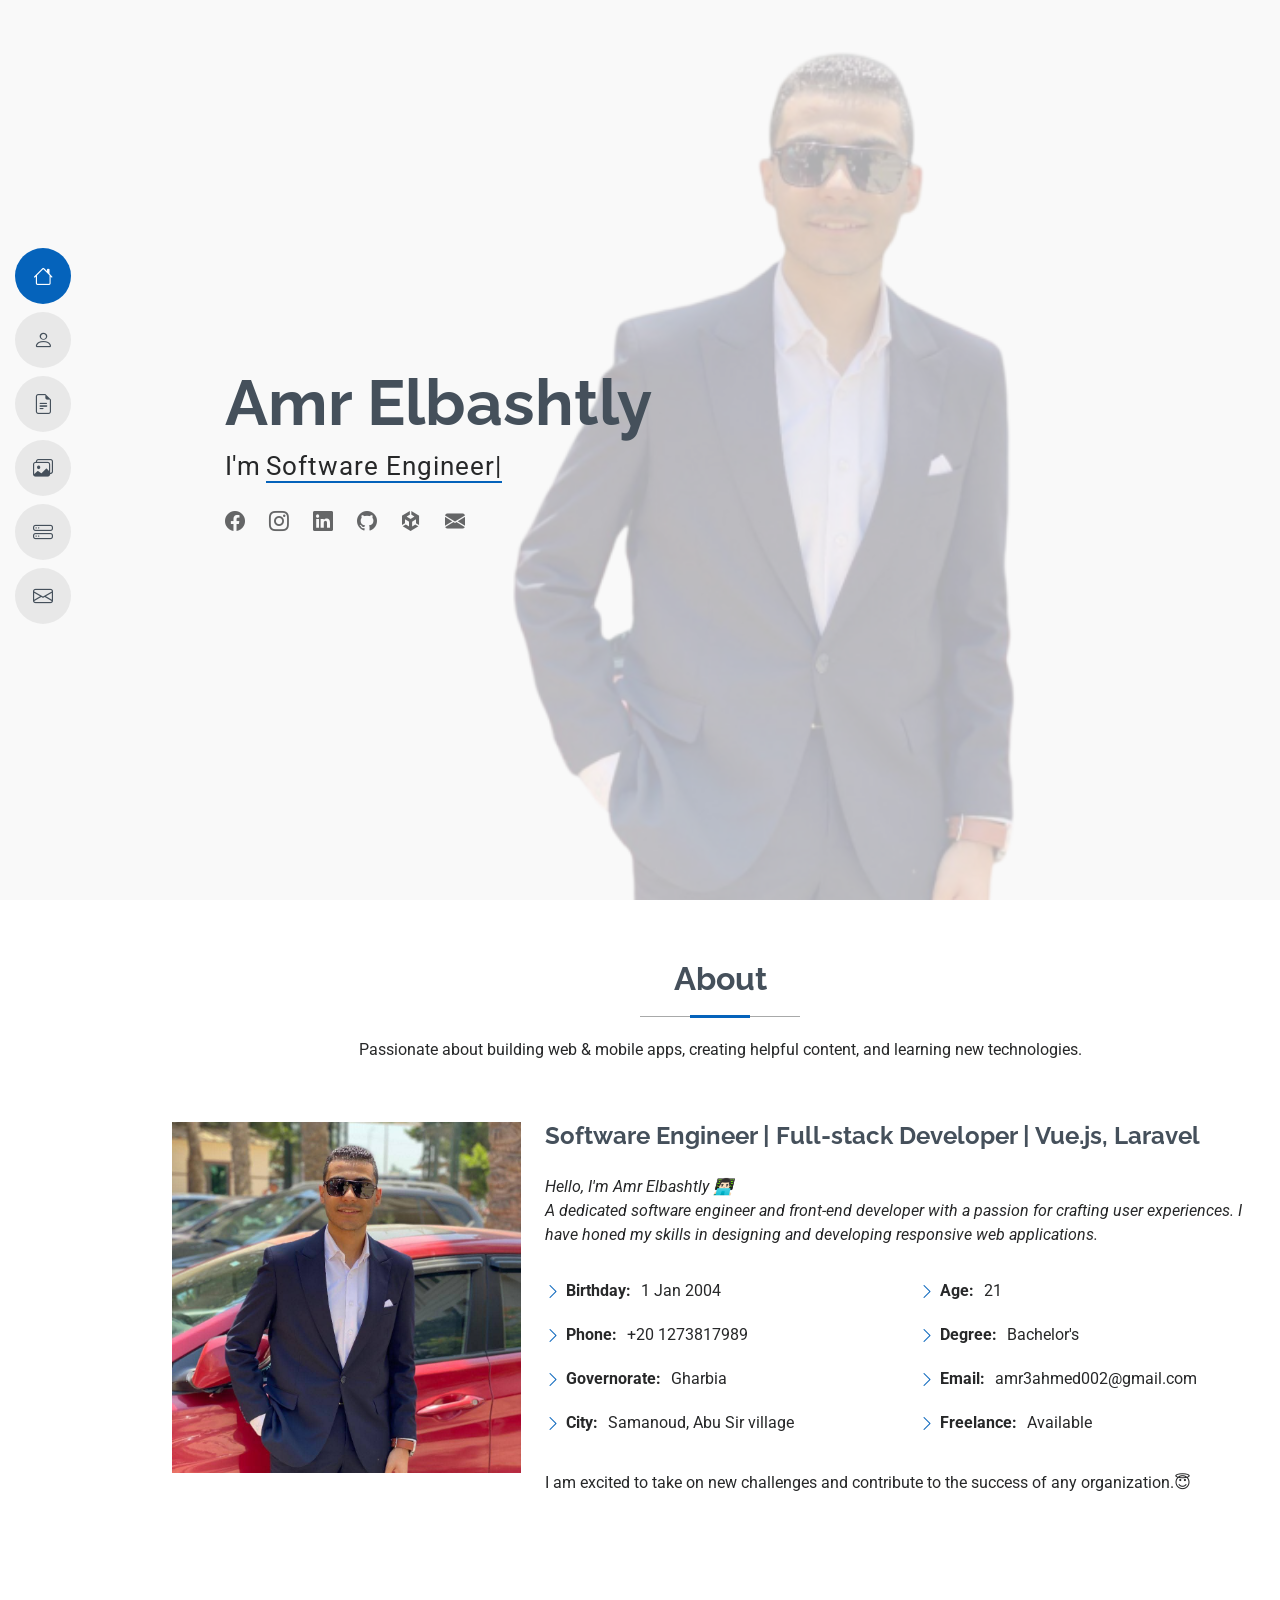
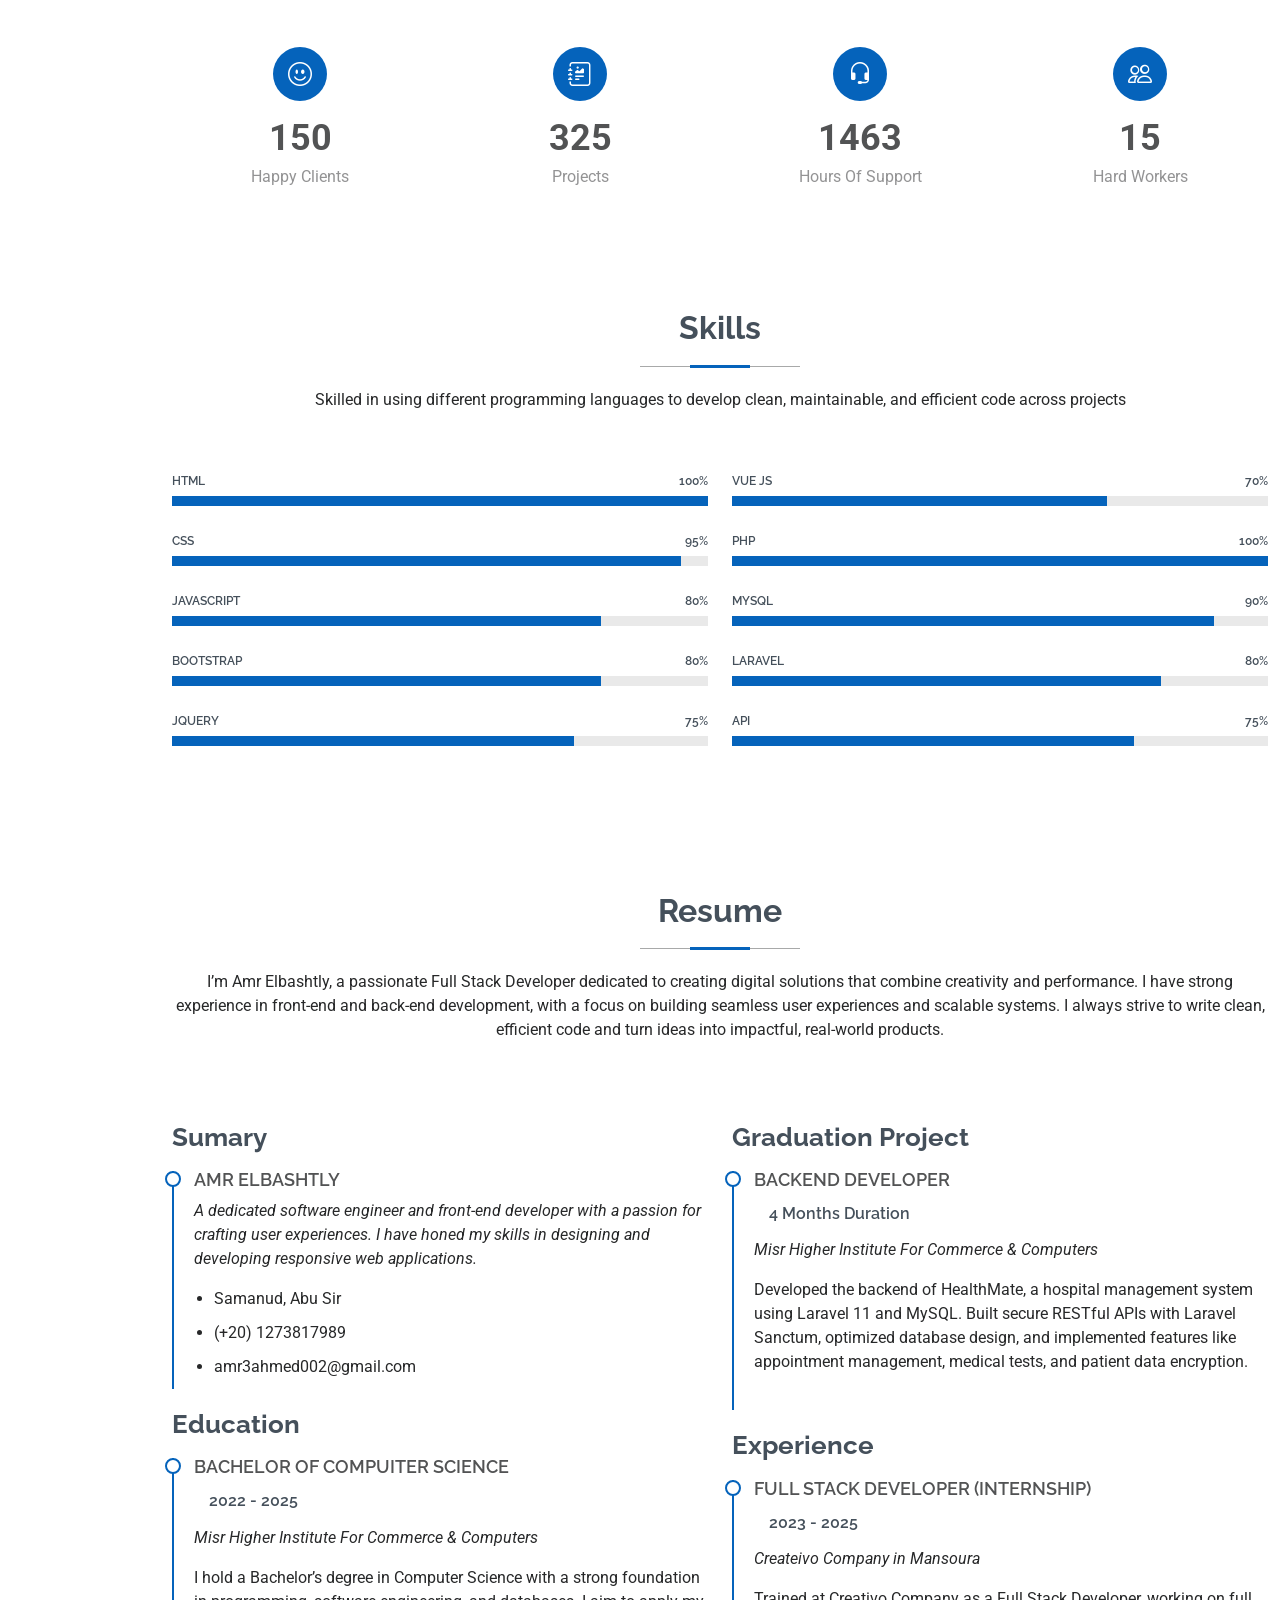
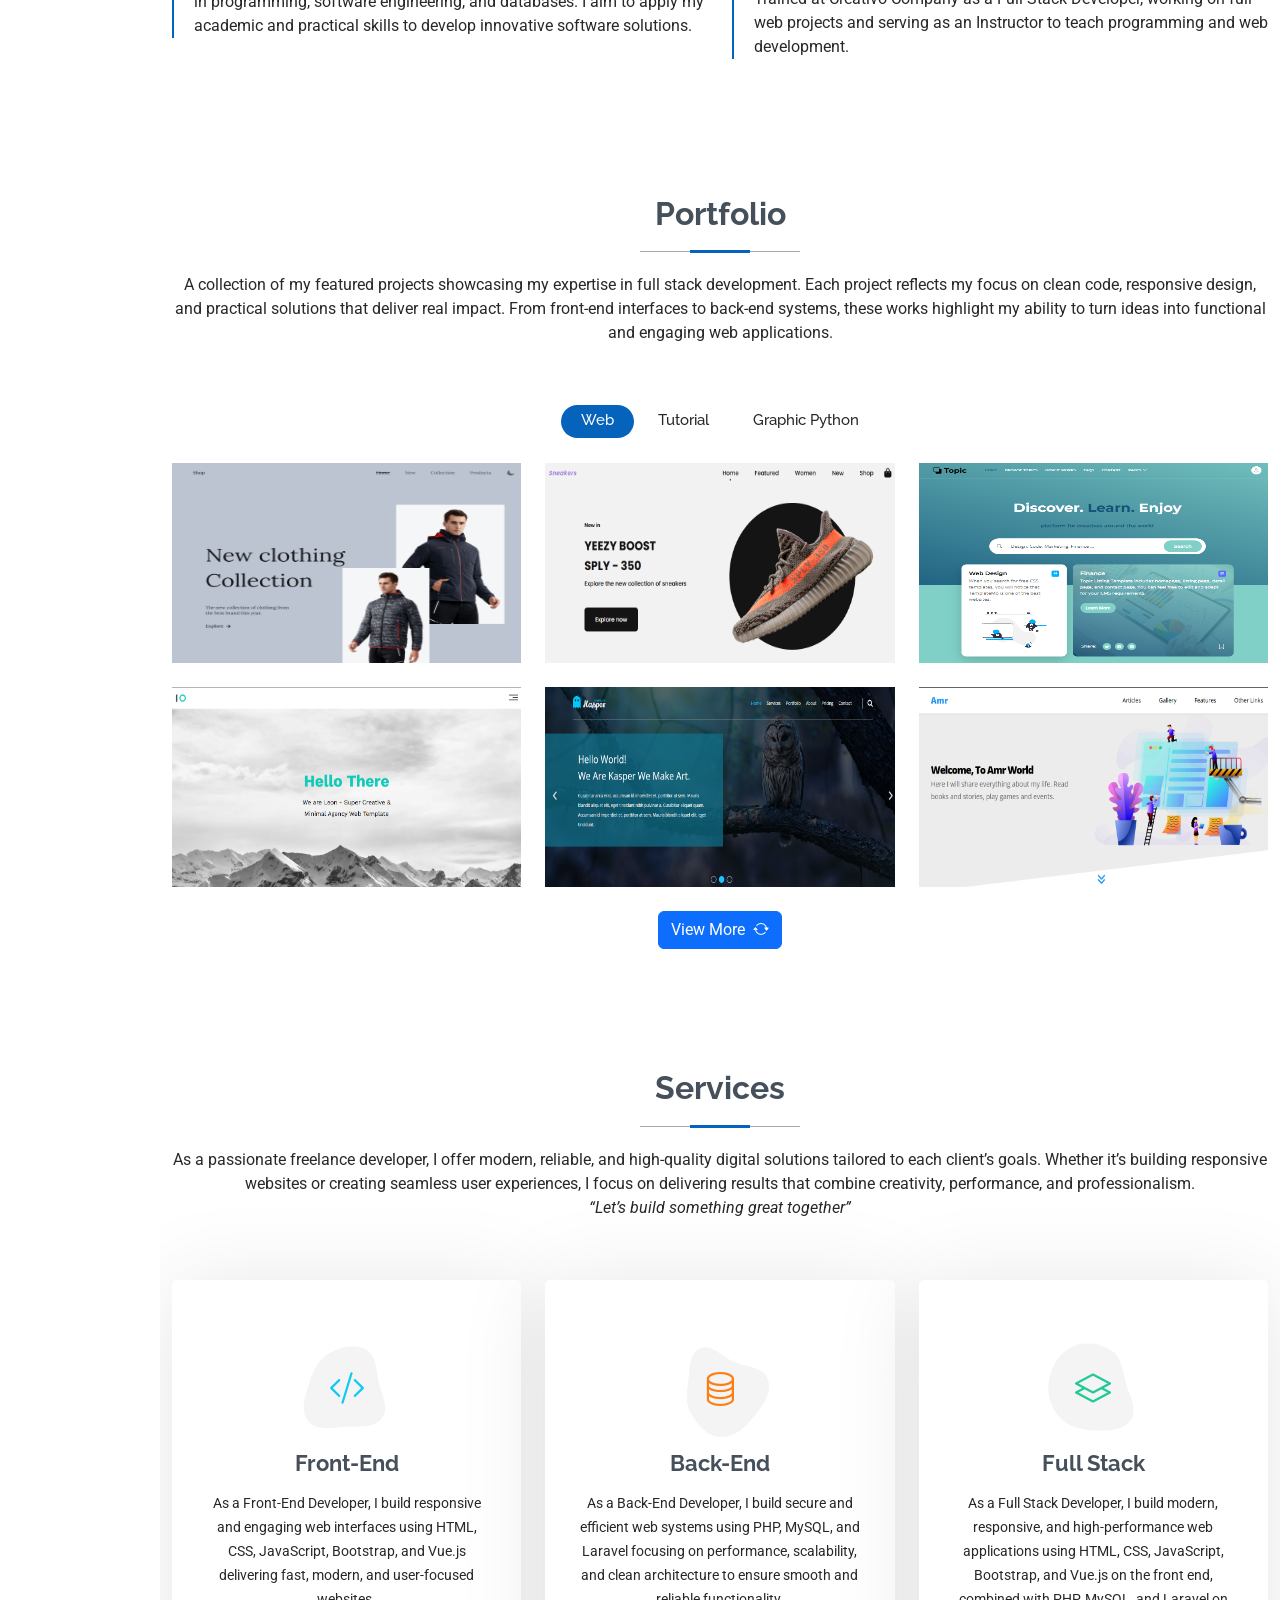
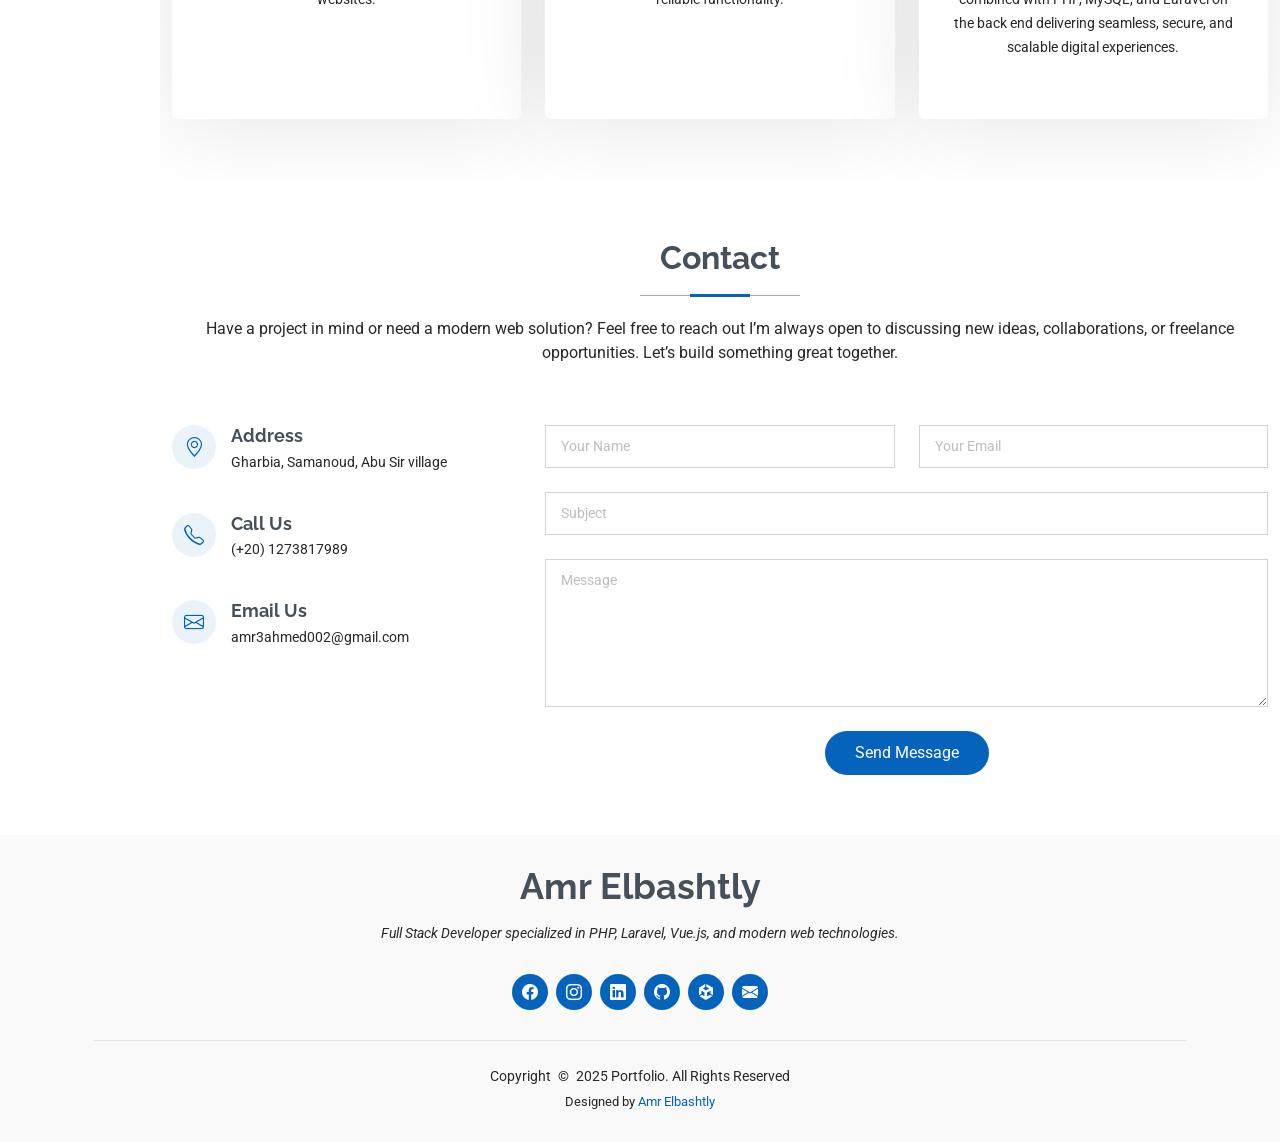
==== index.html @ 66929626 "Upload File" ====
<!DOCTYPE html>
<html lang="en">

<head>
    <meta charset="UTF-8">
    <meta name="viewport" content="width=device-width, initial-scale=1.0">
    <title>Portfolio - Amr Elbashtly</title>

    <!-- Favicon -->
    <link href="assets/img/favicon.ico" rel="icon">

    <!-- Fonts -->
    <link href="https://fonts.googleapis.com" rel="preconnect">
    <link href="https://fonts.gstatic.com" rel="preconnect" crossorigin>
    <link
        href="https://fonts.googleapis.com/css2?family=Roboto:ital,wght@0,100;0,300;0,400;0,500;0,700;0,900;1,100;1,300;1,400;1,500;1,700;1,900&family=Poppins:ital,wght@0,100;0,200;0,300;0,400;0,500;0,600;0,700;0,800;0,900;1,100;1,200;1,300;1,400;1,500;1,600;1,700;1,800;1,900&family=Raleway:ital,wght@0,100;0,200;0,300;0,400;0,500;0,600;0,700;0,800;0,900;1,100;1,200;1,300;1,400;1,500;1,600;1,700;1,800;1,900&display=swap"
        rel="stylesheet">

    <!-- Vendor CSS Files -->
    <link href="assets/vendor/bootstrap/css/bootstrap.min.css" rel="stylesheet">
    <link href="assets/vendor/bootstrap-icons/bootstrap-icons.css" rel="stylesheet">
    <link href="assets/vendor/aos/aos.css" rel="stylesheet">
    <link href="assets/vendor/glightbox/css/glightbox.min.css" rel="stylesheet">
    <link href="assets/vendor/swiper/swiper-bundle.min.css" rel="stylesheet">

    <!-- Main CSS File -->
    <link href="assets/css/style.css" rel="stylesheet">
</head>

<body>
    <!-- Start Header -->
    <header id="header" class="header d-flex flex-column justify-content-center">
        <i class="header-toggle d-xl-none bi bi-list"></i>
        <nav id="navmenu" class="navmenu">
            <ul>
                <li><a href="#hero" class="active"><i class="bi bi-house navicon"></i><span>Home</span></a></li>
                <li><a href="#about"><i class="bi bi-person navicon"></i><span>About</span></a></li>
                <li><a href="#resume"><i class="bi bi-file-earmark-text navicon"></i><span>Resume</span></a></li>
                <li><a href="#portfolio"><i class="bi bi-images navicon"></i><span>Portfolio</span></a></li>
                <li><a href="#services"><i class="bi bi-hdd-stack navicon"></i><span>Services</span></a></li>
                <li><a href="#contact"><i class="bi bi-envelope navicon"></i><span>Contact</span></a></li>
            </ul>
        </nav>
    </header>
    <!-- End Header -->

    <!-- Start Main -->
    <main class="main">
        <!-- Start Hero Section -->
        <section id="hero" class="hero section light-background">
            <img src="assets/img/hero-bg.png" alt="">
            <div class="container" data-aos="zoom-out">
                <div class="row justify-content-center">
                    <div class="col-lg-9">
                        <h2>Amr Elbashtly</h2>
                        <p>I'm <span class="typed"
                                data-typed-items="Software Engineer, Full Stack Developer, Content Creator"></span><span
                                class="typed-cursor typed-cursor--blink" aria-hidden="true"></span></p>
                        <div class="social-links">
                            <a href="https://www.facebook.com/amr.elbashatly.7/" class="facebook" target="_blank"><i class="bi bi-facebook"></i></a>
                            <a href="https://www.instagram.com/amrelbashatly/" class="instagram" target="_blank"><i class="bi bi-instagram"></i></a>
                            <a href="https://www.linkedin.com/in/amr-elbashtly-b25810222/" class="linkedin" target="_blank"><i class="bi bi-linkedin"></i></a>
                            <a href="https://github.com/AmrAhmed111" class="github" target="_blank"><i class="bi bi-github"></i></a>
                            <a href="https://codepen.io/AmrAhmed1" class="codepen" target="_blank"><i class="bi bi-unity"></i></a>
                            <a href="https://mail.google.com/mail/?view=cm&fs=1&to=amr3ahmed002@gmail.com&su=Work%20Inquiry%20-%20Hiring%20Amr%20Ahmed&body=Hello%20Amr%2C%0D%0A%0D%0AI%27m%20interested%20in%20working%20with%20you%20on%20a%20project.%0D%0A%0D%0AProject%20Type%3A%20Front-End%20%7C%20Back-End%20%7C%20Full%20Stack%0D%0A%0D%0APlease%20share%20your%20availability%20and%20rates.%0D%0A%0D%0AThanks%2C%0D%0A%5BYour%20Name%5D" 
                                target="_blank" 
                                title="Contact Me" class="gmail"><i class="bi bi-envelope-fill gmail-icon"></i>
                            </a>
                        </div>
                    </div>
                </div>
            </div>
        </section>
        <!-- End Hero Section -->

        <!-- Start About Section -->
        <section id="about" class="about section">
            <!-- Start Section Title -->
            <div class="container section-title" data-aos="fade-up">
                <h2>About</h2>
                <p>
                    Passionate about building web & mobile apps, creating helpful content, and learning new technologies.
                </p>
            </div>
            <!-- End Section Title -->

            <div class="container" data-aos="fade-up" data-aos-delay="100">
                <div class="row gy-4 justify-content-center">
                    <div class="col-lg-4">
                        <img src="assets/img/about.jpg" class="img-fluid" alt="">
                    </div>
                    <div class="col-lg-8 content">
                        <h2>Software Engineer | Full-stack Developer | Vue.js, Laravel</h2>
                        <p class="fst-italic py-3">
                            Hello, I'm Amr Elbashtly 👨🏻‍💻<br>
                            A dedicated software engineer and front-end developer with a passion for crafting user
                            experiences. I have honed my skills in designing and developing responsive web applications.
                        </p>
                        <div class="row">
                            <div class="col-lg-6">
                                <ul>
                                    <li>
                                        <i class="bi bi-chevron-right"></i> <strong>Birthday:</strong>
                                        <span>1 Jan 2004</span>
                                    </li>
                                    <li>
                                        <i class="bi bi-chevron-right"></i> <strong>Phone:</strong>
                                        <span>+20 1273817989</span>
                                    </li>
                                    <li><i class="bi bi-chevron-right"></i> <strong>Governorate:</strong>
                                        <span>Gharbia</span>
                                    </li>
                                    <li><i class="bi bi-chevron-right"></i> <strong>City:</strong>
                                        <span>Samanoud, Abu Sir village</span>
                                    </li>
                                </ul>
                            </div>
                            <div class="col-lg-6">
                                <ul>
                                    <li>
                                        <i class="bi bi-chevron-right"></i> <strong>Age:</strong>
                                        <span>21</span>
                                    </li>
                                    <li>
                                        <i class="bi bi-chevron-right"></i> <strong>Degree:</strong>
                                        <span>Bachelor's</span>
                                    </li>
                                    <li>
                                        <i class="bi bi-chevron-right"></i> <strong>Email:</strong>
                                        <span>amr3ahmed002@gmail.com</span>
                                    </li>
                                    <li>
                                        <i class="bi bi-chevron-right"></i> <strong>Freelance:</strong>
                                        <span>Available</span>
                                    </li>
                                </ul>
                            </div>
                        </div>
                        <p class="py-3">
                            I am excited to take on new challenges and contribute to the success of any organization.😇
                        </p>
                    </div>
                </div>
            </div>
        </section>
        <!-- End About Section -->

        <!-- Start Status Section -->
        <section id="stats" class="stats section">
            <div class="container" data-aos="fade-up" data-aos-delay="100">
                <div class="row gy-4">
                    <div class="col-lg-3 col-md-6 d-flex flex-column align-items-center">
                        <i class="bi bi-emoji-smile"></i>
                        <div class="stats-item">
                            <span data-purecounter-start="0" data-purecounter-end="150" data-purecounter-duration="1"
                                class="purecounter"></span>
                            <p>Happy Clients</p>
                        </div>
                    </div>

                    <div class="col-lg-3 col-md-6 d-flex flex-column align-items-center">
                        <i class="bi bi-journal-richtext"></i>
                        <div class="stats-item">
                            <span data-purecounter-start="0" data-purecounter-end="325" data-purecounter-duration="1"
                                class="purecounter"></span>
                            <p>Projects</p>
                        </div>
                    </div>

                    <div class="col-lg-3 col-md-6 d-flex flex-column align-items-center">
                        <i class="bi bi-headset"></i>
                        <div class="stats-item">
                            <span data-purecounter-start="0" data-purecounter-end="1463" data-purecounter-duration="1"
                                class="purecounter"></span>
                            <p>Hours Of Support</p>
                        </div>
                    </div>

                    <div class="col-lg-3 col-md-6 d-flex flex-column align-items-center">
                        <i class="bi bi-people"></i>
                        <div class="stats-item">
                            <span data-purecounter-start="0" data-purecounter-end="15" data-purecounter-duration="1"
                                class="purecounter"></span>
                            <p>Hard Workers</p>
                        </div>
                    </div>
                </div>
            </div>
        </section>
        <!-- End Status Section -->

        <!-- Start Skills Section -->
        <section id="skills" class="skills section">
            <!-- Start Section Title -->
            <div class="container section-title" data-aos="fade-up">
                <h2>Skills</h2>
                <p>Skilled in using different programming languages to develop clean, maintainable, and efficient code
                    across projects</p>
            </div>
            <!-- End Section Title -->

            <div class="container" data-aos="fade-up" data-aos-delay="100">
                <div class="row skills-content skills-animation">
                    <div class="col-lg-6">
                        <div class="progress">
                            <span class="skill"><span>HTML</span> <i class="val">100%</i></span>
                            <div class="progress-bar-wrap">
                                <div class="progress-bar" role="progressbar" aria-valuenow="100" aria-valuemin="0"
                                    aria-valuemax="100"></div>
                            </div>
                        </div>

                        <div class="progress">
                            <span class="skill"><span>CSS</span> <i class="val">95%</i></span>
                            <div class="progress-bar-wrap">
                                <div class="progress-bar" role="progressbar" aria-valuenow="95" aria-valuemin="0"
                                    aria-valuemax="100"></div>
                            </div>
                        </div>

                        <div class="progress">
                            <span class="skill"><span>JavaScript</span> <i class="val">80%</i></span>
                            <div class="progress-bar-wrap">
                                <div class="progress-bar" role="progressbar" aria-valuenow="80" aria-valuemin="0"
                                    aria-valuemax="100"></div>
                            </div>
                        </div>

                        <div class="progress">
                            <span class="skill"><span>Bootstrap</span> <i class="val">80%</i></span>
                            <div class="progress-bar-wrap">
                                <div class="progress-bar" role="progressbar" aria-valuenow="80" aria-valuemin="0"
                                    aria-valuemax="100"></div>
                            </div>
                        </div>

                        <div class="progress">
                            <span class="skill"><span>Jquery</span> <i class="val">75%</i></span>
                            <div class="progress-bar-wrap">
                                <div class="progress-bar" role="progressbar" aria-valuenow="75" aria-valuemin="0"
                                    aria-valuemax="100"></div>
                            </div>
                        </div>
                    </div>

                    <div class="col-lg-6">
                        <div class="progress">
                            <span class="skill"><span>Vue js</span> <i class="val">70%</i></span>
                            <div class="progress-bar-wrap">
                                <div class="progress-bar" role="progressbar" aria-valuenow="70" aria-valuemin="0"
                                    aria-valuemax="100"></div>
                            </div>
                        </div>

                        <div class="progress">
                            <span class="skill"><span>Php</span> <i class="val">100%</i></span>
                            <div class="progress-bar-wrap">
                                <div class="progress-bar" role="progressbar" aria-valuenow="100" aria-valuemin="0"
                                    aria-valuemax="100"></div>
                            </div>
                        </div>

                        <div class="progress">
                            <span class="skill"><span>Mysql</span> <i class="val">90%</i></span>
                            <div class="progress-bar-wrap">
                                <div class="progress-bar" role="progressbar" aria-valuenow="90" aria-valuemin="0"
                                    aria-valuemax="100"></div>
                            </div>
                        </div>

                        <div class="progress">
                            <span class="skill"><span>Laravel</span> <i class="val">80%</i></span>
                            <div class="progress-bar-wrap">
                                <div class="progress-bar" role="progressbar" aria-valuenow="80" aria-valuemin="0"
                                    aria-valuemax="100"></div>
                            </div>
                        </div>

                        <div class="progress">
                            <span class="skill"><span>Api</span> <i class="val">75%</i></span>
                            <div class="progress-bar-wrap">
                                <div class="progress-bar" role="progressbar" aria-valuenow="75" aria-valuemin="0"
                                    aria-valuemax="100"></div>
                            </div>
                        </div>
                    </div>
                </div>
            </div>
        </section>
        <!-- End Skills Section -->

        <!-- Start Resume Section -->
        <section id="resume" class="resume section">
            <!-- Start Section Title -->
            <div class="container section-title" data-aos="fade-up">
                <h2>Resume</h2>
                <p>
                    I’m Amr Elbashtly, a passionate Full Stack Developer dedicated to creating digital solutions that
                    combine creativity and performance.
                    I have strong experience in front-end and back-end development,
                    with a focus on building seamless user experiences and scalable systems.
                    I always strive to write clean, efficient code and turn ideas into impactful, real-world products.
                </p>
            </div>
            <!-- End Section Title -->

            <div class="container">
                <div class="row">
                    <div class="col-lg-6" data-aos="fade-up" data-aos-delay="100">
                        <h3 class="resume-title">Sumary</h3>
                        <div class="resume-item pb-0">
                            <h4>Amr Elbashtly</h4>
                            <p>
                                <em>
                                    A dedicated software engineer and front-end developer with a passion for crafting user
                                    experiences.
                                    I have honed my skills in designing and developing responsive web applications.
                                </em>
                            </p>
                            <ul>
                                <li>Samanud, Abu Sir</li>
                                <li>(+20) 1273817989</li>
                                <li>amr3ahmed002@gmail.com</li>
                            </ul>
                        </div>

                        <h3 class="resume-title">Education</h3>
                        <div class="resume-item">
                            <h4>Bachelor of Compuiter Science</h4>
                            <h5>2022 - 2025</h5>
                            <p><em>Misr Higher Institute For Commerce & Computers</em></p>
                            <p>
                                I hold a Bachelor’s degree in Computer Science with a strong foundation in programming,
                                software engineering, and databases.
                                I aim to apply my academic and practical skills to develop innovative software solutions.
                            </p>
                        </div>
                    </div>

                    <div class="col-lg-6" data-aos="fade-up" data-aos-delay="200">
                        <h3 class="resume-title">Graduation Project</h3>
                        <div class="resume-item">
                            <h4>Backend Developer</h4>
                            <h5>4 Months Duration</h5>
                            <p><em>Misr Higher Institute For Commerce & Computers</em></p>
                            <p>
                                Developed the backend of HealthMate, a hospital management system using Laravel 11 and
                                MySQL.
                                Built secure RESTful APIs with Laravel Sanctum,
                                optimized database design, and implemented features like appointment management,
                                medical tests, and patient data encryption.
                            </p>
                        </div>

                        <h3 class="resume-title">Experience</h3>
                        <div class="resume-item">
                            <h4>Full Stack Developer (Internship)</h4>
                            <h5>2023 - 2025</h5>
                            <p><em>Createivo Company in Mansoura</em></p>
                            <p>
                                Trained at Creativo Company as a Full Stack Developer,
                                working on full web projects and serving as an Instructor to teach programming and web
                                development.
                            </p>
                        </div>

                        <!-- <div class="resume-item">
                            <h4>Senior Full Stack</h4>
                            <h5>2024 - Present</h5>
                            <p><em>Experion, New York, NY </em></p>
                            <ul>
                                <li>Lead in the design, development, and implementation of the graphic, layout, and
                                    production communication materials</li>
                                <li>Delegate tasks to the 7 members of the design team and provide counsel on all aspects of
                                    the project. </li>
                                <li>Supervise the assessment of all graphic materials in order to ensure quality and
                                    accuracy of the design</li>
                                <li>Oversee the efficient use of production project budgets ranging from $2,000 - $25,000
                                </li>
                            </ul>
                        </div> -->

                        <!-- <div class="resume-item">
                            <h4>Graphic design specialist</h4>
                            <h5>2017 - 2018</h5>
                            <p><em>Stepping Stone Advertising, New York, NY</em></p>
                            <ul>
                                <li>Developed numerous marketing programs (logos, brochures,infographics, presentations, and
                                    advertisements).</li>
                                <li>Managed up to 5 projects or tasks at a given time while under pressure</li>
                                <li>Recommended and consulted with clients on the most appropriate graphic design</li>
                                <li>Created 4+ design presentations and proposals a month for clients and account managers
                                </li>
                            </ul>
                        </div> -->
                    </div>
                </div>
            </div>
        </section>
        <!-- End Resume Section -->

        <!-- Start Portfolio Section -->
        <section id="portfolio" class="portfolio section">
            <!-- Start Section Title -->
            <div class="container section-title" data-aos="fade-up">
                <h2>Portfolio</h2>
                <p>
                    A collection of my featured projects showcasing my expertise in full stack development.
                    Each project reflects my focus on clean code, responsive design,
                    and practical solutions that deliver real impact.
                    From front-end interfaces to back-end systems,
                    these works highlight my ability to turn ideas into functional and engaging web applications.
                </p>
            </div>
            <!-- End Section Title -->

            <!-- Tab Nav -->
            <div class="container">
                <div class="isotope-layout" data-default-filter=".filter-web" data-layout="masonry" data-sort="original-order">
                    <ul class="portfolio-filters isotope-filters" data-aos="fade-up" data-aos-delay="100">
                        <li data-filter=".filter-web" class="filter-active">Web</li>
                        <li data-filter=".filter-tutorial">Tutorial</li>
                        <li data-filter=".filter-python">Graphic Python</li>
                    </ul>

                    <div class="row gy-4 isotope-container" data-aos="fade-up" data-aos-delay="200">
                        <!-- Start Web Content -->
                        <!-- Box 01 -->
                        <div class="col-lg-4 col-md-6 portfolio-item isotope-item filter-web">
                            <img src="assets/img/portfolio/Web/clothing-head.png" class="img-web" alt="E-Commerce Clothing">
                            <div class="portfolio-info">
                                <h4>E-Commerce Clothing</h4>
                                <p>Online Store for Fashion Trends</p>
                                <a href="assets/img/portfolio/Web/clothing-head.png" title="E-Commerce Clothing" data-gallery="portfolio-gallery-web" class="glightbox preview-link"><i class="bi bi-zoom-in"></i></a>
                                <a href="https://github.com/AmrAhmed111/Responsive-Clothing" title="More Details" class="details-link" target="_blank"><i class="bi bi-github"></i></a>
                            </div>
                        </div>

                        <!-- Box 02 -->
                        <div class="col-lg-4 col-md-6 portfolio-item isotope-item filter-web">
                            <img src="assets/img/portfolio/Web/Sneaker-head.png" class="img-web" alt="E-Commerce Sneakers">
                            <div class="portfolio-info">
                                <h4>E-Commerce Sneakers</h4>
                                <p>Online Store for Sneakers Trends</p>
                                <a href="assets/img/portfolio/Web/Sneaker-head.png" title="E-Commerce Sneakers" data-gallery="portfolio-gallery-web" class="glightbox preview-link"><i class="bi bi-zoom-in"></i></a>
                                <a href="https://github.com/AmrAhmed111/Responsive_Sneakers" title="More Details" class="details-link" target="_blank"><i class="bi bi-github"></i></a>
                            </div>
                        </div>

                        <!-- Box 03 -->
                        <div class="col-lg-4 col-md-6 portfolio-item isotope-item filter-web">
                            <img src="assets/img/portfolio/Web/topic-listen-head.png" class="img-web" alt="Topic Listing">
                            <div class="portfolio-info">
                                <h4>Topic Listing</h4>
                                <p>Platform for creatives around the world</p>
                                <a href="assets/img/portfolio/Web/topic-listen-head.png" title="Topic Listing" data-gallery="portfolio-gallery-web" class="glightbox preview-link"><i class="bi bi-zoom-in"></i></a>
                                <a href="https://github.com/AmrAhmed111/Topic-Listing" title="More Details" class="details-link" target="_blank"><i class="bi bi-github"></i></a>
                            </div>
                        </div>

                        <!-- Box 04 -->
                        <div class="col-lg-4 col-md-6 portfolio-item isotope-item filter-web">
                            <img src="assets/img/portfolio/Web/Template-1.png" class="img-web" alt="Template One">
                            <div class="portfolio-info">
                                <h4>Template One</h4>
                                <p>We are Leon - Super Creative & Minimal Agency Web Template</p>
                                <a href="assets/img/portfolio/Web/Template-1.png" title="Template One" data-gallery="portfolio-gallery-web" class="glightbox preview-link"><i class="bi bi-zoom-in"></i></a>
                                <a href="https://github.com/AmrAhmed111/HTML_And_CSS_Template_One" title="More Details" class="details-link" target="_blank"><i class="bi bi-github"></i></a>
                            </div>
                        </div>

                        <!-- Box 05 -->
                        <div class="col-lg-4 col-md-6 portfolio-item isotope-item filter-web">
                            <img src="assets/img/portfolio/Web/Template-2.png" class="img-web" alt="Template Two">
                            <div class="portfolio-info">
                                <h4>Template Two</h4>
                                <p>We Are Kasper We Make Art</p>
                                <a href="assets/img/portfolio/Web/Template-2.png" title="Template Two" data-gallery="portfolio-gallery-web" class="glightbox preview-link"><i class="bi bi-zoom-in"></i></a>
                                <a href="https://github.com/AmrAhmed111/HTML_And_CSS_Template_Two" title="More Details" class="details-link" target="_blank"><i class="bi bi-github"></i></a>
                            </div>
                        </div>

                        <!-- Box 06 -->
                        <div class="col-lg-4 col-md-6 portfolio-item isotope-item filter-web">
                            <img src="assets/img/portfolio/Web/Template-3.png" class="img-web" alt="Template Three">
                            <div class="portfolio-info">
                                <h4>Template Three</h4>
                                <p>Here I will share everything about my life. Read books and stories, play games and events.</p>
                                <a href="assets/img/portfolio/Web/Template-3.png" title="Template Three" data-gallery="portfolio-gallery-web" class="glightbox preview-link"><i class="bi bi-zoom-in"></i></a>
                                <a href="https://github.com/AmrAhmed111/HTML_And_CSS_Template_Three" title="More Details" class="details-link" target="_blank"><i class="bi bi-github"></i></a>
                            </div>
                        </div>
                        <!-- End Web Content -->

                        <!-- Start Toutrial Content -->
                        <!-- Box 01 -->
                        <div class="col-lg-4 col-md-6 portfolio-item isotope-item filter-tutorial">
                            <img src="assets/img/portfolio/Tutorial/CRUD.png" class="img-tutorial" alt="CRUDS">
                            <div class="portfolio-info">
                                <h4>CRUDS</h4>
                                <p>Product managment system</p>
                                <a href="assets/img/portfolio/Tutorial/CRUD.png" title="CRUDS" data-gallery="portfolio-gallery-tutorial" class="glightbox preview-link"><i class="bi bi-zoom-in"></i></a>
                                <a href="https://github.com/AmrAhmed111/CRUDS" title="More Details" class="details-link" target="_blank"><i class="bi bi-github"></i></a>
                            </div>
                        </div>

                        <!-- Box 02 -->
                        <div class="col-lg-4 col-md-6 portfolio-item isotope-item filter-tutorial">
                            <img src="assets/img/portfolio/Tutorial/Countdown-timer.png" class="img-tutorial" alt="Count Down Timer">
                            <div class="portfolio-info">
                                <h4>Count Down Timer</h4>
                                <p>Count Down Timer</p>
                                <a href="assets/img/portfolio/Tutorial/Countdown-timer.png" title="Count Down Timer" data-gallery="portfolio-gallery-tutorial" class="glightbox preview-link"><i class="bi bi-zoom-in"></i></a>
                                <a href="https://github.com/AmrAhmed111/Countdown-Time" title="More Details" class="details-link" target="_blank"><i class="bi bi-github"></i></a>
                            </div>
                        </div>

                        <!-- Box 03 -->
                        <div class="col-lg-4 col-md-6 portfolio-item isotope-item filter-tutorial">
                            <img src="assets/img/portfolio/Tutorial/Weather.png" class="img-tutorial" alt="Weather">
                            <div class="portfolio-info">
                                <h4>Weather</h4>
                                <p>Weather</p>
                                <a href="assets/img/portfolio/Tutorial/Weather.png" title="Weather" data-gallery="portfolio-gallery-tutorial" class="glightbox preview-link"><i class="bi bi-zoom-in"></i></a>
                                <a href="https://github.com/AmrAhmed111/Weather" title="More Details" class="details-link" target="_blank"><i class="bi bi-github"></i></a>
                            </div>
                        </div>

                        <!-- Box 04 -->
                        <div class="col-lg-4 col-md-6 portfolio-item isotope-item filter-tutorial">
                            <img src="assets/img/portfolio/Tutorial/Calculator.png" class="img-tutorial" alt="Calculator">
                            <div class="portfolio-info">
                                <h4>Calculator</h4>
                                <p>Calculator</p>
                                <a href="assets/img/portfolio/Tutorial/Calculator.png" title="Calculator" data-gallery="portfolio-gallery-tutorial" class="glightbox preview-link"><i class="bi bi-zoom-in"></i></a>
                                <a href="https://github.com/AmrAhmed111/Calculator" title="More Details" class="details-link" target="_blank"><i class="bi bi-github"></i></a>
                            </div>
                        </div>

                        <!-- Box 05 -->
                        <div class="col-lg-4 col-md-6 portfolio-item isotope-item filter-tutorial">
                            <img src="assets/img/portfolio/Tutorial/BMI-Calculator.png" class="img-tutorial" alt="BMI-Calculator">
                            <div class="portfolio-info">
                                <h4>BMI-Calculator</h4>
                                <p>BMI-Calculator</p>
                                <a href="assets/img/portfolio/Tutorial/BMI-Calculator.png" title="BMI-Calculator" data-gallery="portfolio-gallery-tutorial" class="glightbox preview-link"><i class="bi bi-zoom-in"></i></a>
                                <a href="https://github.com/AmrAhmed111/BMI-Calculator" title="More Details" class="details-link" target="https://github.com/AmrAhmed111/BMI-Calculator"><i class="bi bi-github"></i></a>
                            </div>
                        </div>

                        <!-- Box 06 -->
                        <div class="col-lg-4 col-md-6 portfolio-item isotope-item filter-tutorial">
                            <img src="assets/img/portfolio/Tutorial/Quote-Generate.png" class="img-tutorial" alt="Quote Generate">
                            <div class="portfolio-info">
                                <h4>Quote Generate</h4>
                                <p>Quote Generate</p>
                                <a href="assets/img/portfolio/Tutorial/Quote-Generate.png" title="Quote Generate" data-gallery="portfolio-gallery-tutorial" class="glightbox preview-link"><i class="bi bi-zoom-in"></i></a>
                                <a href="https://github.com/AmrAhmed111/Quote-Generate" title="More Details" class="details-link" target="_blank"><i class="bi bi-github"></i></a>
                            </div>
                        </div>
                        <!-- End Toutrial Content -->

                        <!-- Start Graphic Python Content -->
                        <!-- Box 01 -->
                        <div class="col-lg-4 col-md-6 portfolio-item isotope-item filter-python">
                            <img src="assets/img/portfolio/Graphic-python/Palestine.png" class="img-python" alt="Palestine Flags">
                            <div class="portfolio-info">
                                <h4>Palestine Flags</h4>
                                <p>Palestine Flags</p>
                                <a href="assets/img/portfolio/Graphic-python/Palestine.png" title="Palestine Flags" data-gallery="portfolio-gallery-tutorial" class="glightbox preview-link"><i class="bi bi-zoom-in"></i></a>
                                <a href="https://github.com/AmrAhmed111/Graphic-Python" title="More Details" class="details-link" target="_blank"><i class="bi bi-github"></i></a>
                            </div>
                        </div>

                        <!-- Box 02 -->
                        <div class="col-lg-4 col-md-6 portfolio-item isotope-item filter-python">
                            <img src="assets/img/portfolio/Graphic-python/Tree.png" class="img-python" alt="Tree">
                            <div class="portfolio-info">
                                <h4>Tree</h4>
                                <p>Tree</p>
                                <a href="assets/img/portfolio/Graphic-python/Tree.png" title="Tree" data-gallery="portfolio-gallery-tutorial" class="glightbox preview-link"><i class="bi bi-zoom-in"></i></a>
                                <a href="https://github.com/AmrAhmed111/Graphic-Python" title="More Details" class="details-link" target="_blank"><i class="bi bi-github"></i></a>
                            </div>
                        </div>
                        <!-- Start Graphic Python Content -->
                    </div>
                </div>
                <!-- End Portfolio Container -->
                
                <!-- View More -->
                <div class="text-center mt-4">
                    <a href="viewMorePorjects.html" class="btn btn-primary d-inline-flex align-items-center">
                        View More
                        <i class="bi bi-arrow-repeat ms-2"></i>
                    </a>
                </div>
            </div>
        </section>
        <!-- End Portfolio Section -->

        <!-- Start Services Section -->
        <section id="services" class="services section">
            <!-- Start Section Title -->
            <div class="container section-title" data-aos="fade-up">
                <h2>Services</h2>
                <p>
                    As a passionate freelance developer,
                    I offer modern, reliable, and high-quality digital solutions tailored to each client’s goals. 
                    Whether it’s building responsive websites or creating seamless user experiences, 
                    I focus on delivering results that combine creativity, performance, and professionalism. <br>
                    <span style="font-style: italic;">“Let’s build something great together”</span>
                </p>
            </div>
            <!-- End Section Title -->

            <div class="container">
                <div class="row gy-4">
                    <!-- Front End -->
                    <div class="col-lg-4 col-md-6" data-aos="fade-up" data-aos-delay="100">
                        <div class="service-item item-cyan position-relative">
                            <div class="icon">
                                <svg width="100" height="100" viewBox="0 0 600 600" xmlns="http://www.w3.org/2000/svg">
                                    <path stroke="none" stroke-width="0" fill="#f5f5f5" d="M300,521.0016835830174C376.1290562159157,517.8887921683347,466.0731472004068,529.7835943286574,510.70327084640275,468.03025145048787C554.3714126377745,407.6079735673963,508.03601936045806,328.9844924480964,491.2728898941984,256.3432110539036C474.5976632858925,184.082847569629,479.9380746630129,96.60480741107993,416.23090153303,58.64404602377083C348.86323505073057,18.502131276798302,261.93793281208167,40.57373210992963,193.5410806939664,78.93577620505333C130.42746243093433,114.334589627462,98.30271207620316,179.96522072025542,76.75703585869454,249.04625023123273C51.97151888228291,328.5150500222984,13.704378332031375,421.85034740162234,66.52175969318436,486.19268352777647C119.04800174914682,550.1803526380478,217.28368757567262,524.383925680826,300,521.0016835830174"></path>
                                </svg>
                                <i class="bi bi-code-slash"></i>
                            </div>
                            <a href="https://mail.google.com/mail/?view=cm&fs=1&to=amr3ahmed002@gmail.com&su=Request%20for%20Front-End%20Development%20Service&body=Hello%20Amr%2C%0D%0A%0D%0AI%20visited%20your%20portfolio%20and%20I%27m%20interested%20in%20your%20Front-End%20development%20services.%0D%0A%0D%0AHere%20are%20some%20details%20about%20my%20project%3A%0D%0A%0D%0A-%20Project%20Description%3A%0D%0A-%20Preferred%20Timeline%3A%0D%0A-%20Budget%3A%0D%0A%0D%0AThank%20you%2C%0D%0A%5BYour%20Name%5D"
                                target="_blank"
                                title="Contact Amr about Front-End work"
                                class="stretched-link">
                                <h3>Front-End</h3>
                            </a>
                            <p>
                                As a Front-End Developer, I build responsive and engaging web interfaces using HTML, 
                                CSS, JavaScript, Bootstrap, and Vue.js delivering fast, modern, and user-focused websites.
                            </p>
                        </div>
                    </div>

                    <!-- Back End -->
                    <div class="col-lg-4 col-md-6" data-aos="fade-up" data-aos-delay="200">
                        <div class="service-item item-orange position-relative">
                            <div class="icon">
                                <svg width="100" height="100" viewBox="0 0 600 600" xmlns="http://www.w3.org/2000/svg">
                                    <path stroke="none" stroke-width="0" fill="#f5f5f5"
                                        d="M300,582.0697525312426C382.5290701553225,586.8405444964366,449.9789794690241,525.3245884688669,502.5850820975895,461.55621195738473C556.606425686781,396.0723002908107,615.8543463187945,314.28637112970534,586.6730223649479,234.56875336149918C558.9533121215079,158.8439757836574,454.9685369536778,164.00468322053177,381.49747125262974,130.76875717737553C312.15926192815925,99.40240125094834,248.97055460311594,18.661163978235184,179.8680185752513,50.54337015887873C110.5421016452524,82.52863877960104,119.82277516462835,180.83849132639028,109.12597500060166,256.43424936330496C100.08760227029461,320.3096726198365,92.17705696193138,384.0621239912766,124.79988738764834,439.7174275375508C164.83382741302287,508.01625554203684,220.96474134820875,577.5009287672846,300,582.0697525312426">
                                    </path>
                                </svg>
                                <i class="bi bi-database"></i>
                            </div>
                            <a href="https://mail.google.com/mail/?view=cm&fs=1&to=amr3ahmed002@gmail.com&su=Request%20for%20Back-End%20Development%20Service&body=Hello%20Amr%2C%0D%0A%0D%0AI%20visited%20your%20portfolio%20and%20I%27m%20interested%20in%20your%20Back-End%20development%20services.%0D%0A%0D%0AHere%20are%20some%20details%20about%20my%20project%3A%0D%0A%0D%0A-%20Project%20Description%3A%0D%0A-%20Preferred%20Timeline%3A%0D%0A-%20Budget%3A%0D%0A%0D%0AThank%20you%2C%0D%0A%5BYour%20Name%5D" 
                                target="_blank"
                                title="Contact Amr about Back-End work"
                                class="stretched-link">
                                <h3>Back-End</h3>
                            </a>
                            <p>
                                As a Back-End Developer, I build secure and efficient web systems using PHP, MySQL, 
                                and Laravel focusing on performance, scalability, and clean architecture to ensure 
                                smooth and reliable functionality.
                            </p>
                        </div>
                    </div>

                    <!-- Full Stack -->
                    <div class="col-lg-4 col-md-6" data-aos="fade-up" data-aos-delay="300">
                        <div class="service-item item-teal position-relative">
                            <div class="icon">
                                <svg width="100" height="100" viewBox="0 0 600 600" xmlns="http://www.w3.org/2000/svg">
                                    <path stroke="none" stroke-width="0" fill="#f5f5f5"
                                        d="M300,541.5067337569781C382.14930387511276,545.0595476570109,479.8736841581634,548.3450877840088,526.4010558755058,480.5488172755941C571.5218469581645,414.80211281144784,517.5187510058486,332.0715597781072,496.52539010469104,255.14436215662573C477.37192572678356,184.95920475031193,473.57363656557914,105.61284051026155,413.0603344069578,65.22779650032875C343.27470386102294,18.654635553484475,251.2091493199835,5.337323636656869,175.0934190732945,40.62881213300186C97.87086631185822,76.43348514350839,51.98124368387456,156.15599469081315,36.44837278890362,239.84606092416172C21.716077023791087,319.22268207091537,43.775223500013084,401.1760424656574,96.891909868211,461.97329694683043C147.22146801428983,519.5804099606455,223.5754009179313,538.201503339737,300,541.5067337569781">
                                    </path>
                                </svg>
                                <i class="bi bi-layers"></i>
                            </div>
                            <a href="https://mail.google.com/mail/?view=cm&fs=1&to=amr3ahmed002@gmail.com&su=Request%20for%20Full%20Stack%20Development%20Service&body=Hello%20Amr%2C%0D%0A%0D%0AI%20visited%20your%20portfolio%20and%20I%27m%20interested%20in%20your%20Full%20Stack%20development%20services.%0D%0A%0D%0AHere%20are%20some%20details%20about%20my%20project%3A%0D%0A%0D%0A-%20Project%20Description%3A%0D%0A-%20Preferred%20Timeline%3A%0D%0A-%20Budget%3A%0D%0A%0D%0AThank%20you%2C%0D%0A%5BYour%20Name%5D" 
                                target="_blank"
                                title="Contact Amr about Full Stack work"
                                class="stretched-link">
                                <h3>Full Stack</h3>
                            </a>
                            <p>
                                As a Full Stack Developer, I build modern, responsive, and high-performance web applications 
                                using HTML, CSS, JavaScript, Bootstrap, and Vue.js on the front end, combined with PHP, MySQL, 
                                and Laravel on the back end delivering seamless, secure, and scalable digital experiences.
                            </p>
                        </div>
                    </div>
                </div>
            </div>
        </section>
        <!-- End Services Section -->

        <!-- Start Contact Section -->
        <section id="contact" class="contact section">
            <!-- Start Section Title -->
            <div class="container section-title" data-aos="fade-up">
                <h2>Contact</h2>
                <p>
                    Have a project in mind or need a modern web solution? Feel free to reach out 
                    I’m always open to discussing new ideas, collaborations, 
                    or freelance opportunities. Let’s build something great together.
                </p>
            </div>
            <!-- End Section Title -->

            <div class="container" data-aos="fade" data-aos-delay="100">
                <div class="row gy-4">
                    <!-- Start Left Side -->
                    <div class="col-lg-4">
                        <div class="info-item d-flex" data-aos="fade-up" data-aos-delay="200">
                            <i class="bi bi-geo-alt flex-shrink-0"></i>
                            <div>
                            <h3>Address</h3>
                            <p>Gharbia, Samanoud, Abu Sir village</p>
                            </div>
                        </div>

                        <div class="info-item d-flex" data-aos="fade-up" data-aos-delay="300">
                            <i class="bi bi-telephone flex-shrink-0"></i>
                            <div>
                            <h3>Call Us</h3>
                            <p>(+20) 1273817989</p>
                            </div>
                        </div>

                        <div class="info-item d-flex" data-aos="fade-up" data-aos-delay="400">
                            <i class="bi bi-envelope flex-shrink-0"></i>
                            <div>
                            <h3>Email Us</h3>
                            <p>amr3ahmed002@gmail.com</p>
                            </div>
                        </div>

                    </div>
                    <!-- End Left Side -->

                    <!-- Start Contact Form -->
                    <div class="col-lg-8">
                        <form class="php-email-form" data-aos="fade-up" data-aos-delay="200">
                            <div class="row gy-4">
                                <div class="col-md-6">
                                    <input type="text" name="name" class="form-control" placeholder="Your Name" required="">
                                </div>

                                <div class="col-md-6 ">
                                    <input type="email" class="form-control" name="email" placeholder="Your Email" required="">
                                </div>

                                <div class="col-md-12">
                                    <input type="text" class="form-control" name="subject" placeholder="Subject" required="">
                                </div>

                                <div class="col-md-12">
                                    <textarea class="form-control" name="message" rows="6" placeholder="Message" required=""></textarea>
                                </div>

                                <div class="col-md-12 text-center">
                                    <button type="submit">Send Message</button>
                                </div>
                            </div>
                        </form>
                    </div>
                    <!-- End Contact Form -->
                </div>
            </div>
        </section>
        <!-- End Contact Section -->
    </main>
    <!-- End Main -->

    <!-- Start Footer -->
    <footer id="footer" class="footer position-relative light-background">
        <div class="container">
            <h3 class="sitename">Amr Elbashtly</h3>
            <p>
                Full Stack Developer specialized in PHP, Laravel, Vue.js, and modern web technologies.
            </p>
            <div class="social-links d-flex justify-content-center">
                <a href="https://www.facebook.com/amr.elbashatly.7/" target="_blank"><i class="bi bi-facebook"></i></a>
                <a href="https://www.instagram.com/amrelbashatly/" target="_blank"><i class="bi bi-instagram"></i></a>
                <a href="https://www.linkedin.com/in/amr-elbashtly-b25810222/" target="_blank"><i class="bi bi-linkedin"></i></a>
                <a href="https://github.com/AmrAhmed111" target="_blank"><i class="bi bi-github"></i></a>
                <a href="https://codepen.io/AmrAhmed1" target="_blank"><i class="bi bi-unity"></i></a>
                <a href="https://mail.google.com/mail/?view=cm&fs=1&to=amr3ahmed002@gmail.com&su=Work%20Inquiry%20-%20Hiring%20Amr%20Ahmed&body=Hello%20Amr%2C%0D%0A%0D%0AI%27m%20interested%20in%20working%20with%20you%20on%20a%20project.%0D%0A%0D%0AProject%20Type%3A%20Front-End%20%7C%20Back-End%20%7C%20Full%20Stack%0D%0A%0D%0APlease%20share%20your%20availability%20and%20rates.%0D%0A%0D%0AThanks%2C%0D%0A%5BYour%20Name%5D" 
                    target="_blank" 
                    title="Contact Me"><i class="bi bi-envelope-fill gmail-icon"></i>
                </a>
            </div>
            <div class="container">
                <div class="copyright">
                    <span>Copyright</span> <strong class="px-1 sitename">©</strong> <span>2025 Portfolio. All Rights Reserved</span>
                </div>
                <div class="credits">
                    Designed by <a href="#">Amr Elbashtly</a>
                </div>
            </div>
        </div>
    </footer>
    <!-- End Footer -->

    <!-- Scroll Top -->
    <a href="#" id="scroll-top" class="scroll-top d-flex align-items-center justify-content-center"><i
            class="bi bi-arrow-up-short"></i></a>

    <!-- Preloader -->
    <div id="preloader"></div>

    <!-- Vendor JS Files -->
    <script src="assets/vendor/bootstrap/js/bootstrap.bundle.min.js"></script>
    <script src="assets/vendor/php-email-form/validate.js"></script>
    <script src="assets/vendor/aos/aos.js"></script>
    <script src="assets/vendor/typed.js/typed.umd.js"></script>
    <script src="assets/vendor/purecounter/purecounter_vanilla.js"></script>
    <script src="assets/vendor/waypoints/noframework.waypoints.js"></script>
    <script src="assets/vendor/glightbox/js/glightbox.min.js"></script>
    <script src="assets/vendor/imagesloaded/imagesloaded.pkgd.min.js"></script>
    <script src="assets/vendor/isotope-layout/isotope.pkgd.min.js"></script>
    <script src="assets/vendor/swiper/swiper-bundle.min.js"></script>

    <!-- Main JS File -->
    <script src="assets/js/main.js"></script>
</body>

</html>
---- assets/css/style.css ----
/*--------------------------------------------------------------
# Font & Color Variables
# Help: https://bootstrapmade.com/color-system/
--------------------------------------------------------------*/
/* Fonts */
:root {
    --default-font: "Roboto", system-ui, -apple-system, "Segoe UI", Roboto, "Helvetica Neue", Arial, "Noto Sans", "Liberation Sans", sans-serif, "Apple Color Emoji", "Segoe UI Emoji", "Segoe UI Symbol", "Noto Color Emoji";
    --heading-font: "Raleway", sans-serif;
    --nav-font: "Poppins", sans-serif;
}

/* Global Colors - The following color variables are used throughout the website. Updating them here will change the color scheme of the entire website */
:root {
    --background-color: #ffffff;
    /* Background color for the entire website, including individual sections */
    --default-color: #272829;
    /* Default color used for the majority of the text content across the entire website */
    --heading-color: #45505b;
    /* Color for headings, subheadings and title throughout the website */
    --accent-color: #0563bb;
    /* Accent color that represents your brand on the website. It's used for buttons, links, and other elements that need to stand out */
    --surface-color: #ffffff;
    /* The surface color is used as a background of boxed elements within sections, such as cards, icon boxes, or other elements that require a visual separation from the global background. */
    --contrast-color: #ffffff;
    /* Contrast color for text, ensuring readability against backgrounds of accent, heading, or default colors. */
}

/* Nav Menu Colors - The following color variables are used specifically for the navigation menu. They are separate from the global colors to allow for more customization options */
:root {
    --nav-color: #45505b;
    /* The default color of the main navmenu links */
    --nav-hover-color: #0563bb;
    /* Applied to main navmenu links when they are hovered over or active */
    --nav-mobile-background-color: #ffffff;
    /* Used as the background color for mobile navigation menu */
    --nav-dropdown-background-color: #ffffff;
    /* Used as the background color for dropdown items that appear when hovering over primary navigation items */
    --nav-dropdown-color: #212529;
    /* Used for navigation links of the dropdown items in the navigation menu. */
    --nav-dropdown-hover-color: #0563bb;
    /* Similar to --nav-hover-color, this color is applied to dropdown navigation links when they are hovered over. */
}

/* Color Presets - These classes override global colors when applied to any section or element, providing reuse of the sam color scheme. */
.light-background {
    --background-color: #f9f9f9;
    --surface-color: #ffffff;
}

.dark-background {
    --background-color: #060606;
    --default-color: #ffffff;
    --heading-color: #ffffff;
    --surface-color: #252525;
    --contrast-color: #ffffff;
}

/* Smooth scroll */
:root {
    scroll-behavior: smooth;
}

/*--------------------------------------------------------------
# General Styling & Shared Classes
--------------------------------------------------------------*/
body {
    color: var(--default-color);
    background-color: var(--background-color);
    font-family: var(--default-font);
}

a {
    color: var(--accent-color);
    text-decoration: none;
    transition: 0.3s;
}

a:hover {
    color: color-mix(in srgb, var(--accent-color), transparent 25%);
    text-decoration: none;
}

h1,
h2,
h3,
h4,
h5,
h6 {
    color: var(--heading-color);
    font-family: var(--heading-font);
}

/*--------------------------------------------------------------
# Global Header
--------------------------------------------------------------*/
.header {
    color: var(--default-color);
    position: fixed;
    top: 0;
    left: 0;
    bottom: 0;
    padding: 0 15px;
    transition: all ease-in-out 0.3s;
    overflow-y: auto;
    z-index: 997;
    min-width: 200px;
}

@media (max-width: 1199px) {
    .header {
        background-color: var(--background-color);
        border-right: 1px solid color-mix(in srgb, var(--default-color), transparent 90%);
        width: 300px;
        left: -100%;
    }
}

@media (min-width: 1200px) and (max-width: 1600px) {
    .header~main {
        margin-left: 160px;
    }

    .header~main .hero {
        margin-left: -160px;
        width: 100vw;
    }
}

.header.header-show {
    left: 0;
}

.header .header-toggle {
    color: var(--contrast-color);
    background-color: var(--accent-color);
    font-size: 22px;
    display: flex;
    align-items: center;
    justify-content: center;
    width: 40px;
    height: 40px;
    border-radius: 50%;
    cursor: pointer;
    position: fixed;
    top: 15px;
    right: 15px;
    z-index: 9999;
    transition: background-color 0.3s;
}

.header .header-toggle:hover {
    color: var(--contrast-color);
    background-color: color-mix(in srgb, var(--accent-color) 90%, white 15%);
}

/*--------------------------------------------------------------
# Navigation Menu
--------------------------------------------------------------*/
.navmenu {
    padding: 0;
    z-index: 9997;
}

.navmenu ul {
    list-style: none;
    padding: 0 0 20px 0;
    margin: 0;
    width: 140px;
}

.navmenu a,
.navmenu a:focus {
    color: var(--nav-color);
    font-family: var(--nav-font);
    display: flex;
    align-items: center;
    padding: 10px 18px;
    margin-bottom: 8px;
    font-size: 15px;
    border-radius: 50px;
    background: color-mix(in srgb, var(--default-color), transparent 92%);
    height: 56px;
    width: 100%;
    overflow: hidden;
    transition: 0.3s;
}

.navmenu a i,
.navmenu a:focus i {
    font-size: 20px;
}

.navmenu a span,
.navmenu a:focus span {
    padding: 0 5px 0 7px;
}

@media (min-width: 992px) {

    .navmenu a,
    .navmenu a:focus {
        max-width: 56px;
    }

    .navmenu a span,
    .navmenu a:focus span {
        display: none;
    }
}

.navmenu a:hover,
.navmenu .active,
.navmenu .active:focus,
.navmenu li:hover>a {
    color: var(--contrast-color);
    background: var(--nav-hover-color);
}

.navmenu a:hover,
.navmenu li:hover>a {
    max-width: 100%;
    color: var(--contrast-color);
}

.navmenu a:hover span,
.navmenu li:hover>a span {
    display: block;
}

/*--------------------------------------------------------------
# Global Footer
--------------------------------------------------------------*/
.footer {
    color: var(--default-color);
    background-color: var(--background-color);
    font-size: 14px;
    text-align: center;
    padding: 30px 0;
    position: relative;
}

.footer h3 {
    font-size: 36px;
    font-weight: 700;
    position: relative;
    padding: 0;
    margin: 0 0 15px 0;
}

.footer p {
    font-size: 15;
    font-style: italic;
    padding: 0;
    margin: 0 0 30px 0;
}

.footer .social-links {
    margin: 0 0 30px 0;
}

.footer .social-links a {
    font-size: 16px;
    display: flex;
    align-items: center;
    justify-content: center;
    background: var(--accent-color);
    color: var(--contrast-color);
    line-height: 1;
    margin: 0 4px;
    border-radius: 50%;
    text-align: center;
    width: 36px;
    height: 36px;
    transition: 0.3s;
}

.footer .social-links a:hover {
    background: color-mix(in srgb, var(--accent-color), transparent 20%);
    text-decoration: none;
}

.footer .copyright {
    padding-top: 25px;
    border-top: 1px solid color-mix(in srgb, var(--default-color), transparent 90%);
}

.footer .credits {
    font-size: 13px;
    padding-top: 5px;
}

/*--------------------------------------------------------------
# Scroll Top Button
--------------------------------------------------------------*/
.scroll-top {
    position: fixed;
    visibility: hidden;
    opacity: 0;
    right: 15px;
    bottom: -15px;
    z-index: 99999;
    background-color: var(--accent-color);
    width: 44px;
    height: 44px;
    border-radius: 50px;
    transition: all 0.4s;
}

.scroll-top i {
    font-size: 24px;
    color: var(--contrast-color);
    line-height: 0;
}

.scroll-top:hover {
    background-color: color-mix(in srgb, var(--accent-color), transparent 20%);
    color: var(--contrast-color);
}

.scroll-top.active {
    visibility: visible;
    opacity: 1;
    bottom: 15px;
}

/*--------------------------------------------------------------
# Preloader
--------------------------------------------------------------*/
#preloader {
    position: fixed;
    inset: 0;
    z-index: 999999;
    overflow: hidden;
    background: var(--background-color);
    transition: all 0.6s ease-out;
}

#preloader:before {
    content: "";
    position: fixed;
    top: calc(50% - 30px);
    left: calc(50% - 30px);
    border: 6px solid #ffffff;
    border-color: var(--accent-color) transparent var(--accent-color) transparent;
    border-radius: 50%;
    width: 60px;
    height: 60px;
    animation: animate-preloader 1.5s linear infinite;
}

@keyframes animate-preloader {
    0% {
        transform: rotate(0deg);
    }

    100% {
        transform: rotate(360deg);
    }
}

/*--------------------------------------------------------------
# Disable aos animation delay on mobile devices
--------------------------------------------------------------*/
@media screen and (max-width: 768px) {
    [data-aos-delay] {
        transition-delay: 0 !important;
    }
}

/*--------------------------------------------------------------
# Global Page Titles & Breadcrumbs
--------------------------------------------------------------*/
.page-title {
    --background-color: color-mix(in srgb, var(--default-color), transparent 96%);
    color: var(--default-color);
    background-color: var(--background-color);
    padding: 20px 0;
    position: relative;
}

.page-title h1 {
    font-size: 28px;
    font-weight: 700;
    margin: 0;
}

.page-title .breadcrumbs ol {
    display: flex;
    flex-wrap: wrap;
    list-style: none;
    padding: 0 0 10px 0;
    margin: 0;
    font-size: 14px;
    font-weight: 400;
}

.page-title .breadcrumbs ol li+li {
    padding-left: 10px;
}

.page-title .breadcrumbs ol li+li::before {
    content: "/";
    display: inline-block;
    padding-right: 10px;
    color: color-mix(in srgb, var(--default-color), transparent 70%);
}

/*--------------------------------------------------------------
# Global Sections
--------------------------------------------------------------*/
section,
.section {
    color: var(--default-color);
    background-color: var(--background-color);
    padding: 60px 0;
    overflow: clip;
}

/*--------------------------------------------------------------
# Global Section Titles
--------------------------------------------------------------*/
.section-title {
    text-align: center;
    padding-bottom: 60px;
    position: relative;
}

.section-title h2 {
    font-size: 32px;
    font-weight: 700;
    margin-bottom: 20px;
    padding-bottom: 20px;
    position: relative;
}

.section-title h2:before {
    content: "";
    position: absolute;
    display: block;
    width: 160px;
    height: 1px;
    background: color-mix(in srgb, var(--default-color), transparent 60%);
    left: 0;
    right: 0;
    bottom: 1px;
    margin: auto;
}

.section-title h2::after {
    content: "";
    position: absolute;
    display: block;
    width: 60px;
    height: 3px;
    background: var(--accent-color);
    left: 0;
    right: 0;
    bottom: 0;
    margin: auto;
}

.section-title p {
    margin-bottom: 0;
}

/* Start Hero Section */
.hero {
    width: 100%;
    min-height: 100vh;
    position: relative;
    padding: 80px 0;
    display: flex;
    align-items: center;
    justify-content: center;
}

.hero img {
    position: absolute;
    display: block;
    right: 0;
    bottom: 0;
    object-fit: cover;
    z-index: 1;
    height: 100%;
}

@media (431px < width < 767px) {
    .hero img {
        right: -8rem;
    }
}

@media (max-width: 431px) {
    .hero img {
        right: -8rem;
    }
}

.hero:before {
    content: "";
    background: color-mix(in srgb, var(--background-color), transparent 30%);
    position: absolute;
    inset: 0;
    z-index: 2;
}

.hero .container {
    position: relative;
    z-index: 3;
}

.hero h2 {
    margin: 0;
    font-size: 64px;
    font-weight: 700;
}

.hero p {
    margin: 5px 0 0 0;
    font-size: 26px;
}

.hero p span {
    letter-spacing: 1px;
    border-bottom: 2px solid var(--accent-color);
}

.hero .social-links {
    margin-top: 25px;
}

.hero .social-links a {
    font-size: 20px;
    display: inline-block;
    color: color-mix(in srgb, var(--default-color), transparent 30%);
    line-height: 1;
    margin-right: 20px;
    transition: 0.3s;
}

.hero .social-links .facebook:hover,
.hero .social-links .linkedin:hover {
    color: var(--accent-color);
}

.hero .social-links .instagram:hover {
    background: linear-gradient(45deg, #f09433, #e6683c, #dc2743, #cc2366, #bc1888);
    -webkit-background-clip: text;
    -webkit-text-fill-color: transparent;
    background-clip: text;
}

.hero .social-links .github:hover, 
.hero .social-links .codepen:hover {
    color: #24292f;
}

.hero .social-links .gmail:hover {
    color: #DB4437;
}

@media (max-width: 768px) {
    .hero h2 {
        font-size: 32px;
    }

    .hero p {
        font-size: 20px;
    }
}

/* End Hero Section */

/* Start About Section */
.about .content h2 {
    font-weight: 700;
    font-size: 24px;
}

.about .content ul {
    list-style: none;
    padding: 0;
}

.about .content ul li {
    margin-bottom: 20px;
    display: flex;
    align-items: center;
}

.about .content ul strong {
    margin-right: 10px;
}

.about .content ul i {
    font-size: 16px;
    margin-right: 5px;
    color: var(--accent-color);
    line-height: 0;
}

/* End About Section */

/* Start Status Section */
.stats i {
    background-color: var(--accent-color);
    color: var(--contrast-color);
    width: 54px;
    height: 54px;
    font-size: 24px;
    border-radius: 50px;
    display: inline-flex;
    align-items: center;
    justify-content: center;
    position: relative;
    z-index: 1;
}

.stats .stats-item {
    margin-top: 10px;
    width: 100%;
    position: relative;
    text-align: center;
    z-index: 0;
}

.stats .stats-item span {
    font-size: 36px;
    display: block;
    font-weight: 700;
    color: color-mix(in srgb, var(--default-color), transparent 20%);
}

.stats .stats-item p {
    padding: 0;
    margin: 0;
    color: color-mix(in srgb, var(--default-color), transparent 50%);
    font-size: 16px;
}

/* End Status Section */

/* Start Skills Section */
.skills .progress {
    height: 60px;
    display: block;
    background: none;
    border-radius: 0;
}

.skills .progress .skill {
    color: var(--heading-color);
    padding: 0;
    margin: 0 0 6px 0;
    text-transform: uppercase;
    display: block;
    font-weight: 600;
    font-family: var(--heading-font);
}

.skills .progress .skill .val {
    float: right;
    font-style: normal;
}

.skills .progress-bar-wrap {
    background: color-mix(in srgb, var(--default-color), transparent 90%);
    height: 10px;
}

.skills .progress-bar {
    width: 1px;
    height: 10px;
    transition: 0.9s;
    background-color: var(--accent-color);
}

/* End Skills Section */

/* Start Resume Section */
.resume .resume-title {
    color: var(--heading-color);
    font-size: 26px;
    font-weight: 700;
    margin-top: 20px;
    margin-bottom: 20px;
}

.resume .resume-item {
    padding: 0 0 20px 20px;
    margin-top: -2px;
    border-left: 2px solid var(--accent-color);
    position: relative;
}

.resume .resume-item h4 {
    line-height: 18px;
    font-size: 18px;
    font-weight: 600;
    text-transform: uppercase;
    color: color-mix(in srgb, var(--default-color), transparent 20%);
    margin-bottom: 10px;
}

.resume .resume-item h5 {
    font-size: 16px;
    padding: 5px 15px;
    display: inline-block;
    font-weight: 600;
    margin-bottom: 10px;
}

.resume .resume-item ul {
    padding-left: 20px;
}

.resume .resume-item ul li {
    padding-bottom: 10px;
}

.resume .resume-item:last-child {
    padding-bottom: 0;
}

.resume .resume-item::before {
    content: "";
    position: absolute;
    width: 16px;
    height: 16px;
    border-radius: 50px;
    left: -9px;
    top: 0;
    background: var(--background-color);
    border: 2px solid var(--accent-color);
}

/* End Resume Section */

/* Start Portfolio Section */
.portfolio .portfolio-filters {
    padding: 0;
    margin: 0 auto 20px auto;
    list-style: none;
    text-align: center;
}

.portfolio .portfolio-filters li {
    cursor: pointer;
    display: inline-block;
    padding: 8px 20px 10px 20px;
    margin: 0;
    font-size: 15px;
    font-weight: 500;
    line-height: 1;
    margin-bottom: 5px;
    border-radius: 50px;
    transition: all 0.3s ease-in-out;
    font-family: var(--heading-font);
}

.portfolio .portfolio-filters li:hover,
.portfolio .portfolio-filters li.filter-active {
    color: var(--contrast-color);
    background-color: var(--accent-color);
}

.portfolio .portfolio-filters li:first-child {
    margin-left: 0;
}

.portfolio .portfolio-filters li:last-child {
    margin-right: 0;
}

@media (max-width: 575px) {
    .portfolio .portfolio-filters li {
        font-size: 14px;
        margin: 0 0 10px 0;
    }
}

.portfolio .portfolio-item {
    position: relative;
    overflow: hidden;
}

.portfolio .portfolio-item .portfolio-info {
    opacity: 0;
    position: absolute;
    left: 12px;
    right: 12px;
    bottom: -100%;
    z-index: 3;
    transition: all ease-in-out 0.5s;
    background: color-mix(in srgb, var(--background-color), transparent 10%);
    padding: 15px;
}

.portfolio .portfolio-item .portfolio-info h4 {
    font-size: 18px;
    font-weight: 600;
    padding-right: 50px;
}

.portfolio .portfolio-item .portfolio-info p {
    color: color-mix(in srgb, var(--default-color), transparent 30%);
    font-size: 14px;
    margin-bottom: 0;
    padding-right: 50px;
}

.portfolio .portfolio-item .portfolio-info .preview-link,
.portfolio .portfolio-item .portfolio-info .details-link {
    position: absolute;
    right: 50px;
    font-size: 24px;
    top: calc(50% - 14px);
    color: color-mix(in srgb, var(--default-color), transparent 30%);
    transition: 0.3s;
    line-height: 0;
}

.portfolio .portfolio-item .portfolio-info .preview-link:hover,
.portfolio .portfolio-item .portfolio-info .details-link:hover {
    color: var(--accent-color);
}

.portfolio .portfolio-item .portfolio-info .details-link {
    right: 14px;
    font-size: 28px;
}

.portfolio .portfolio-item:hover .portfolio-info {
    opacity: 1;
    bottom: 0;
}

.img-web,
.img-tutorial,
.img-python {
    width: 100%;
    height: 200px;
}

@media (431px < width < 767px) {
    .img-web,
    .img-tutorial {
        width: 100%;
        height: auto;
    }
}

/* End Portfolio Section */

/* Start Services Section */
.services .service-item {
    background-color: var(--surface-color);
    box-shadow: 0px 5px 90px 0px rgba(0, 0, 0, 0.1);
    height: 100%;
    padding: 60px 30px;
    text-align: center;
    transition: 0.3s;
    border-radius: 5px;
}

.services .service-item .icon {
    margin: 0 auto;
    width: 100px;
    height: 100px;
    display: flex;
    align-items: center;
    justify-content: center;
    transition: ease-in-out 0.3s;
    position: relative;
}

.services .service-item .icon i {
    font-size: 36px;
    transition: 0.5s;
    position: relative;
}

.services .service-item .icon svg {
    position: absolute;
    top: 0;
    left: 0;
}

.services .service-item .icon svg path {
    transition: 0.5s;
    fill: color-mix(in srgb, var(--default-color), transparent 95%);
}

.services .service-item h3 {
    font-weight: 700;
    margin: 10px 0 15px 0;
    font-size: 22px;
}

.services .service-item p {
    line-height: 24px;
    font-size: 14px;
    margin-bottom: 0;
}

.services .service-item:hover {
    box-shadow: 0px 5px 35px 0px rgba(0, 0, 0, 0.1);
}

.services .service-item.item-cyan i {
    color: #0dcaf0;
}

.services .service-item.item-cyan:hover .icon i {
    color: #fff;
}

.services .service-item.item-cyan:hover .icon path {
    fill: #0dcaf0;
}

.services .service-item.item-orange i {
    color: #fd7e14;
}

.services .service-item.item-orange:hover .icon i {
    color: #fff;
}

.services .service-item.item-orange:hover .icon path {
    fill: #fd7e14;
}

.services .service-item.item-teal i {
    color: #20c997;
}

.services .service-item.item-teal:hover .icon i {
    color: #fff;
}

.services .service-item.item-teal:hover .icon path {
    fill: #20c997;
}

/* End Services Section */

/*  Start Contact Section */
.contact .info-item+.info-item {
    margin-top: 40px;
}

.contact .info-item i {
    color: var(--accent-color);
    background: color-mix(in srgb, var(--accent-color), transparent 92%);
    font-size: 20px;
    width: 44px;
    height: 44px;
    display: flex;
    justify-content: center;
    align-items: center;
    border-radius: 50px;
    transition: all 0.3s ease-in-out;
    margin-right: 15px;
}

.contact .info-item h3 {
    padding: 0;
    font-size: 18px;
    font-weight: 700;
    margin-bottom: 5px;
}

.contact .info-item p {
    padding: 0;
    margin-bottom: 0;
    font-size: 14px;
}

.contact .info-item:hover i {
    background: var(--accent-color);
    color: var(--contrast-color);
}

.contact .php-email-form {
    height: 100%;
}

.contact .php-email-form input[type=text],
.contact .php-email-form input[type=email],
.contact .php-email-form textarea {
    font-size: 14px;
    padding: 10px 15px;
    box-shadow: none;
    border-radius: 0;
    color: var(--default-color);
    background-color: color-mix(in srgb, var(--background-color), transparent 50%);
    border-color: color-mix(in srgb, var(--default-color), transparent 80%);
}

.contact .php-email-form input[type=text]:focus,
.contact .php-email-form input[type=email]:focus,
.contact .php-email-form textarea:focus {
    border-color: var(--accent-color);
}

.contact .php-email-form input[type=text]::placeholder,
.contact .php-email-form input[type=email]::placeholder,
.contact .php-email-form textarea::placeholder {
    color: color-mix(in srgb, var(--default-color), transparent 70%);
}

.contact .php-email-form button[type=submit] {
    color: var(--contrast-color);
    background: var(--accent-color);
    border: 0;
    padding: 10px 30px;
    transition: 0.4s;
    border-radius: 50px;
}

.contact .php-email-form button[type=submit]:hover {
    background: color-mix(in srgb, var(--accent-color), transparent 25%);
}

/*  End Contact Section */
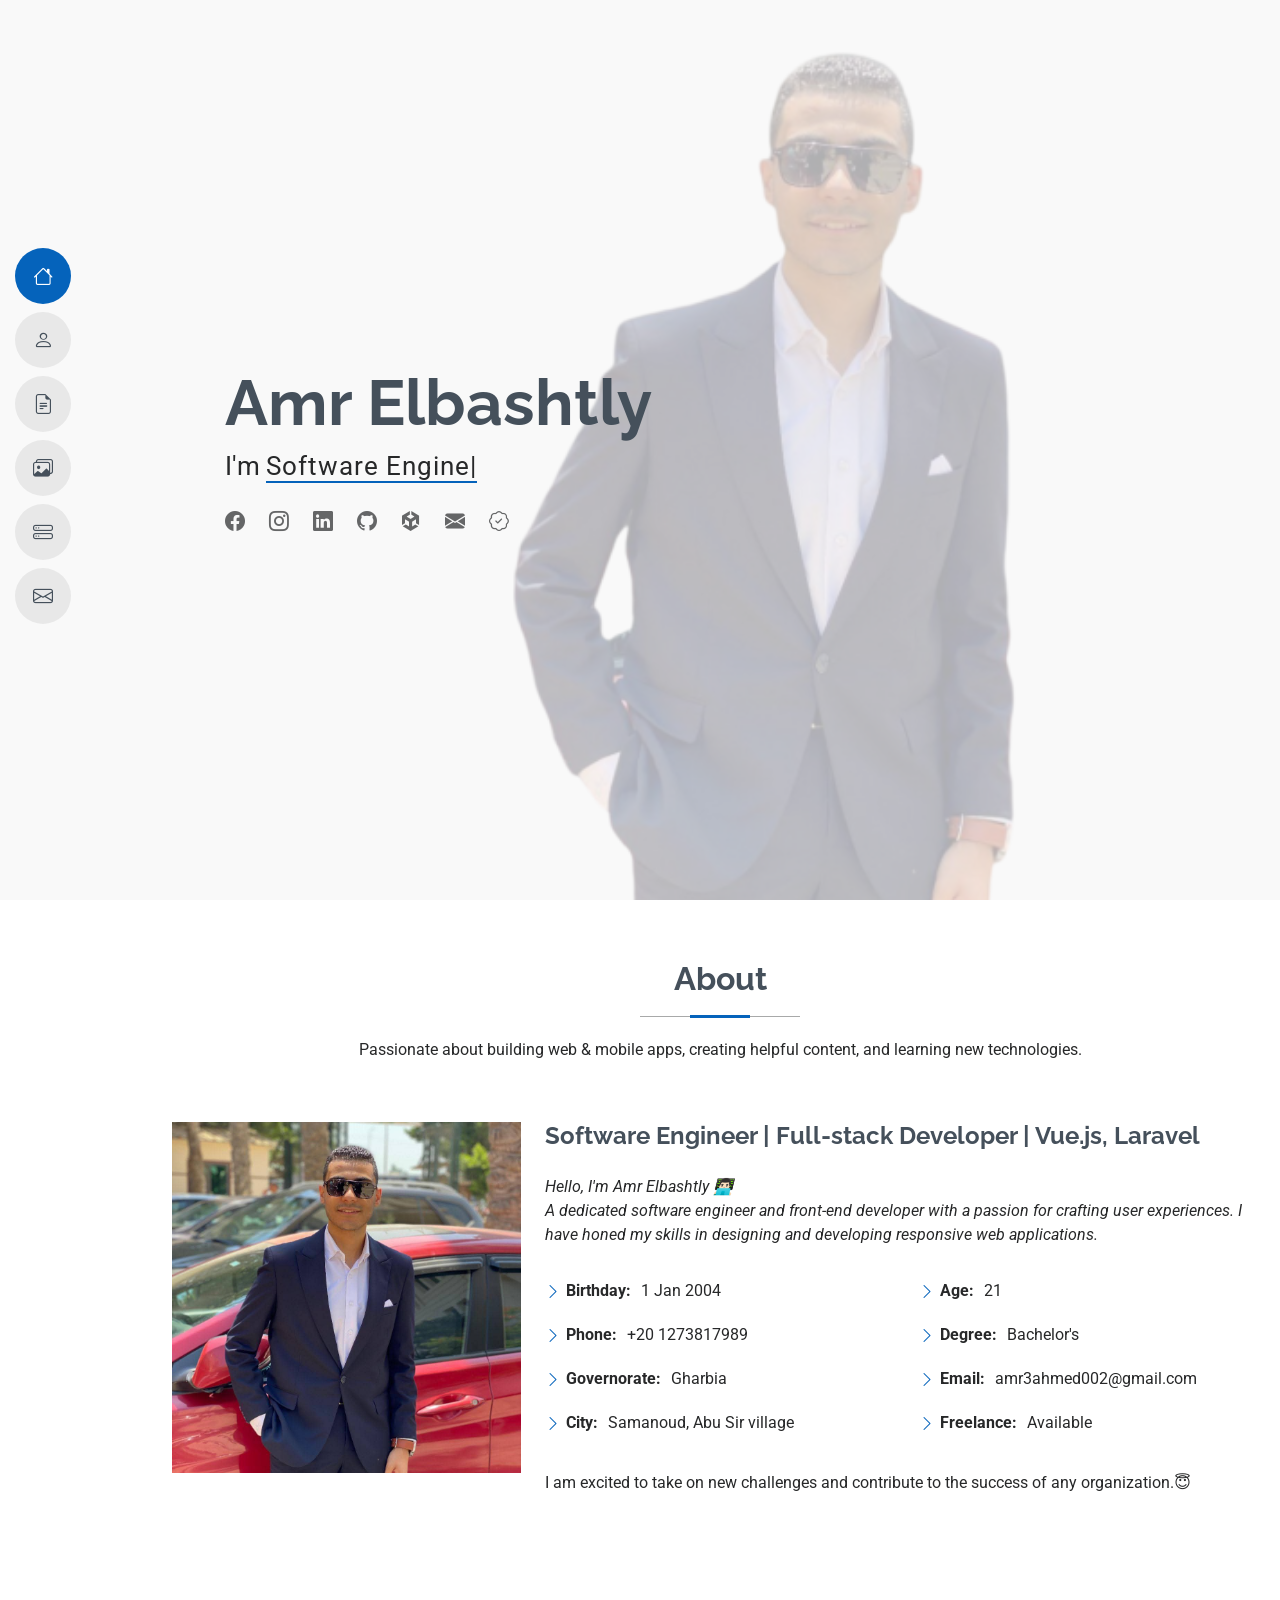
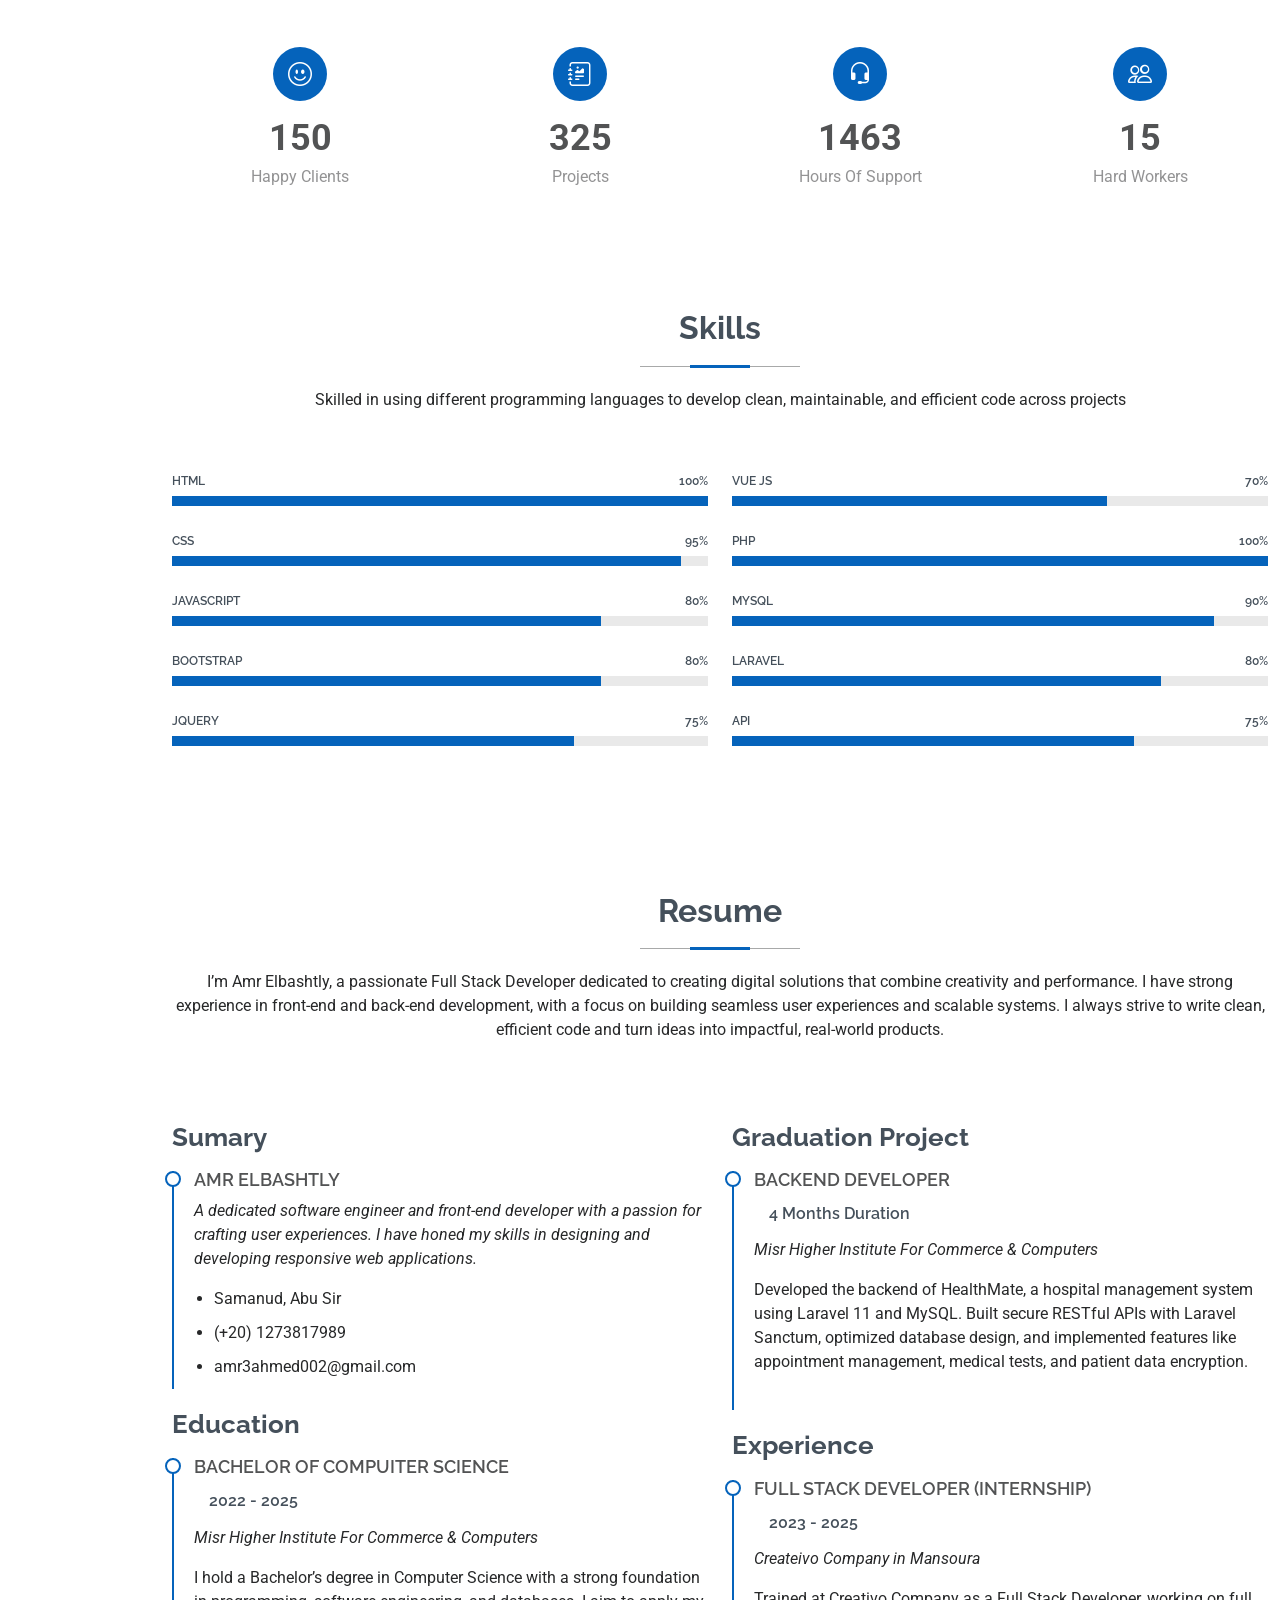
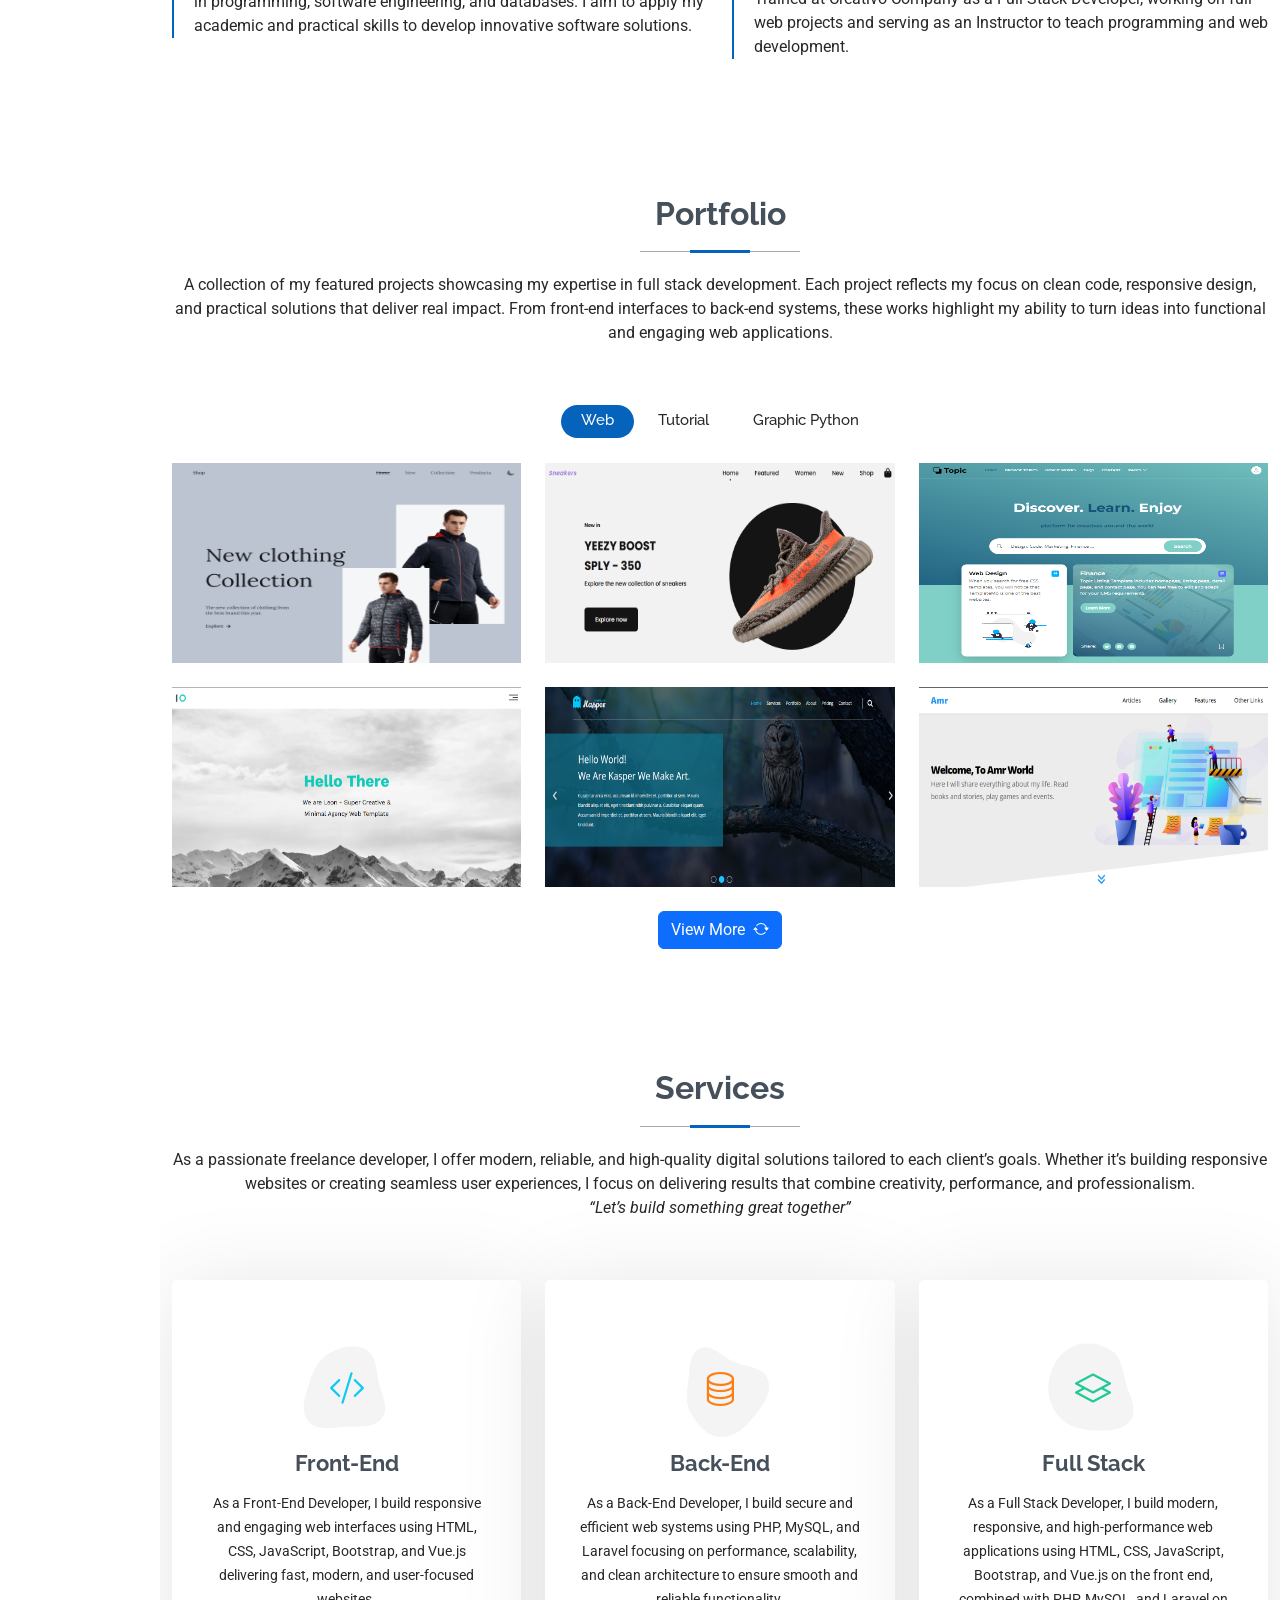
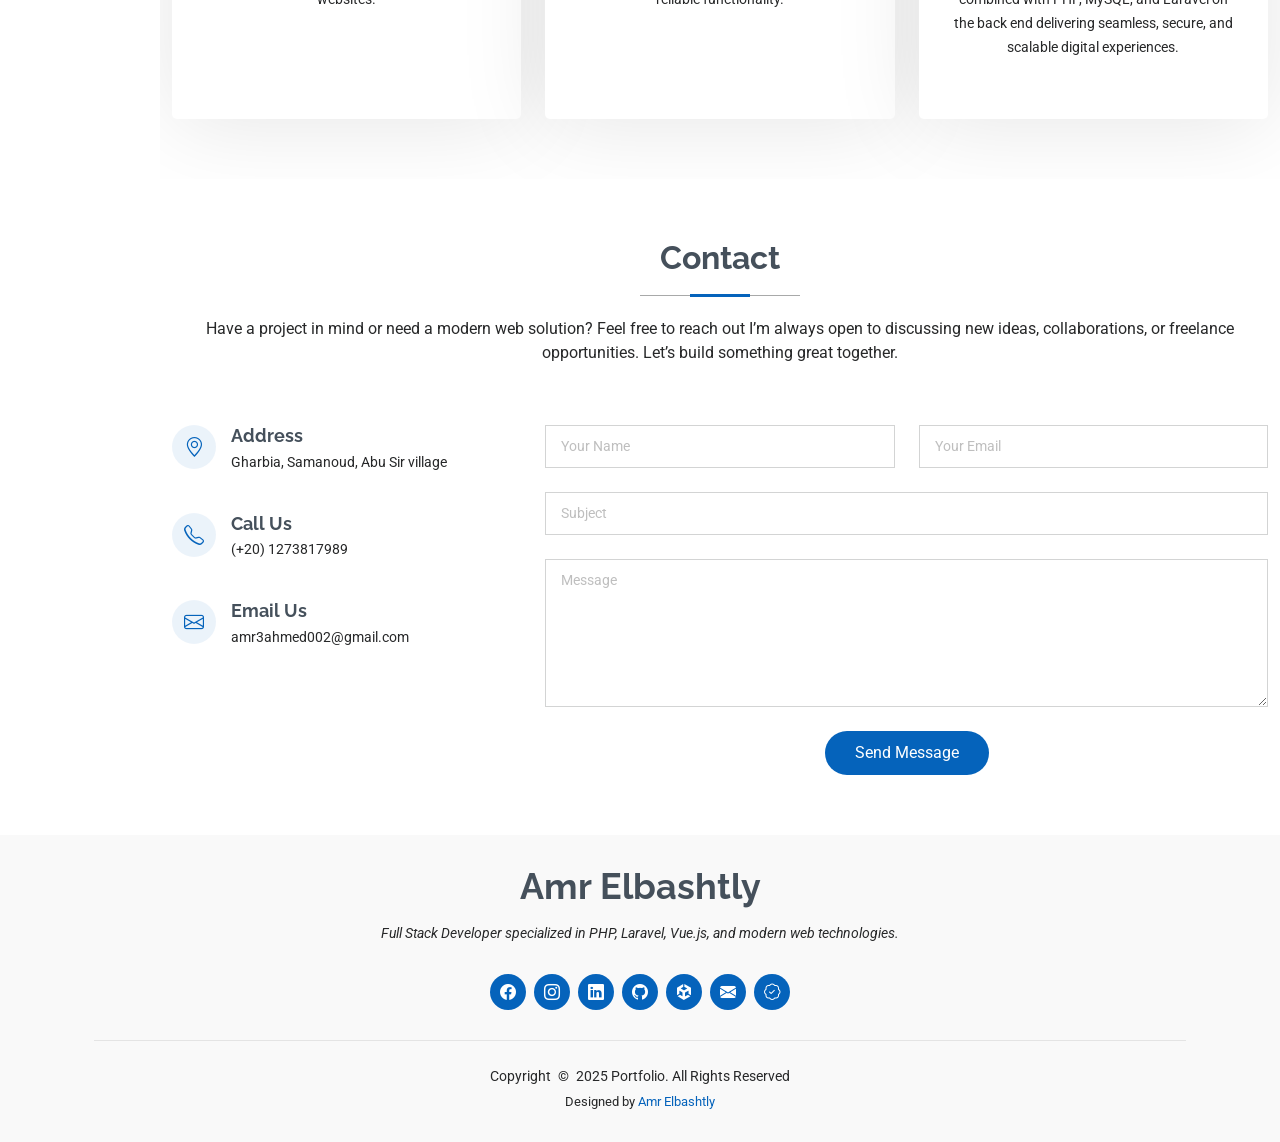
==== commit 6e7430c7: "Upload File" ====
--- a/index.html
+++ b/index.html
@@ -66,6 +66,7 @@
                                 target="_blank" 
                                 title="Contact Me" class="gmail"><i class="bi bi-envelope-fill gmail-icon"></i>
                             </a>
+                            <a href="certification.html" class="facebook"><i class="bi bi-patch-check"></i></a>
                         </div>
                     </div>
                 </div>
@@ -786,6 +787,7 @@
                     target="_blank" 
                     title="Contact Me"><i class="bi bi-envelope-fill gmail-icon"></i>
                 </a>
+                <a href="certification.html"><i class="bi bi-patch-check"></i></a>
             </div>
             <div class="container">
                 <div class="copyright">
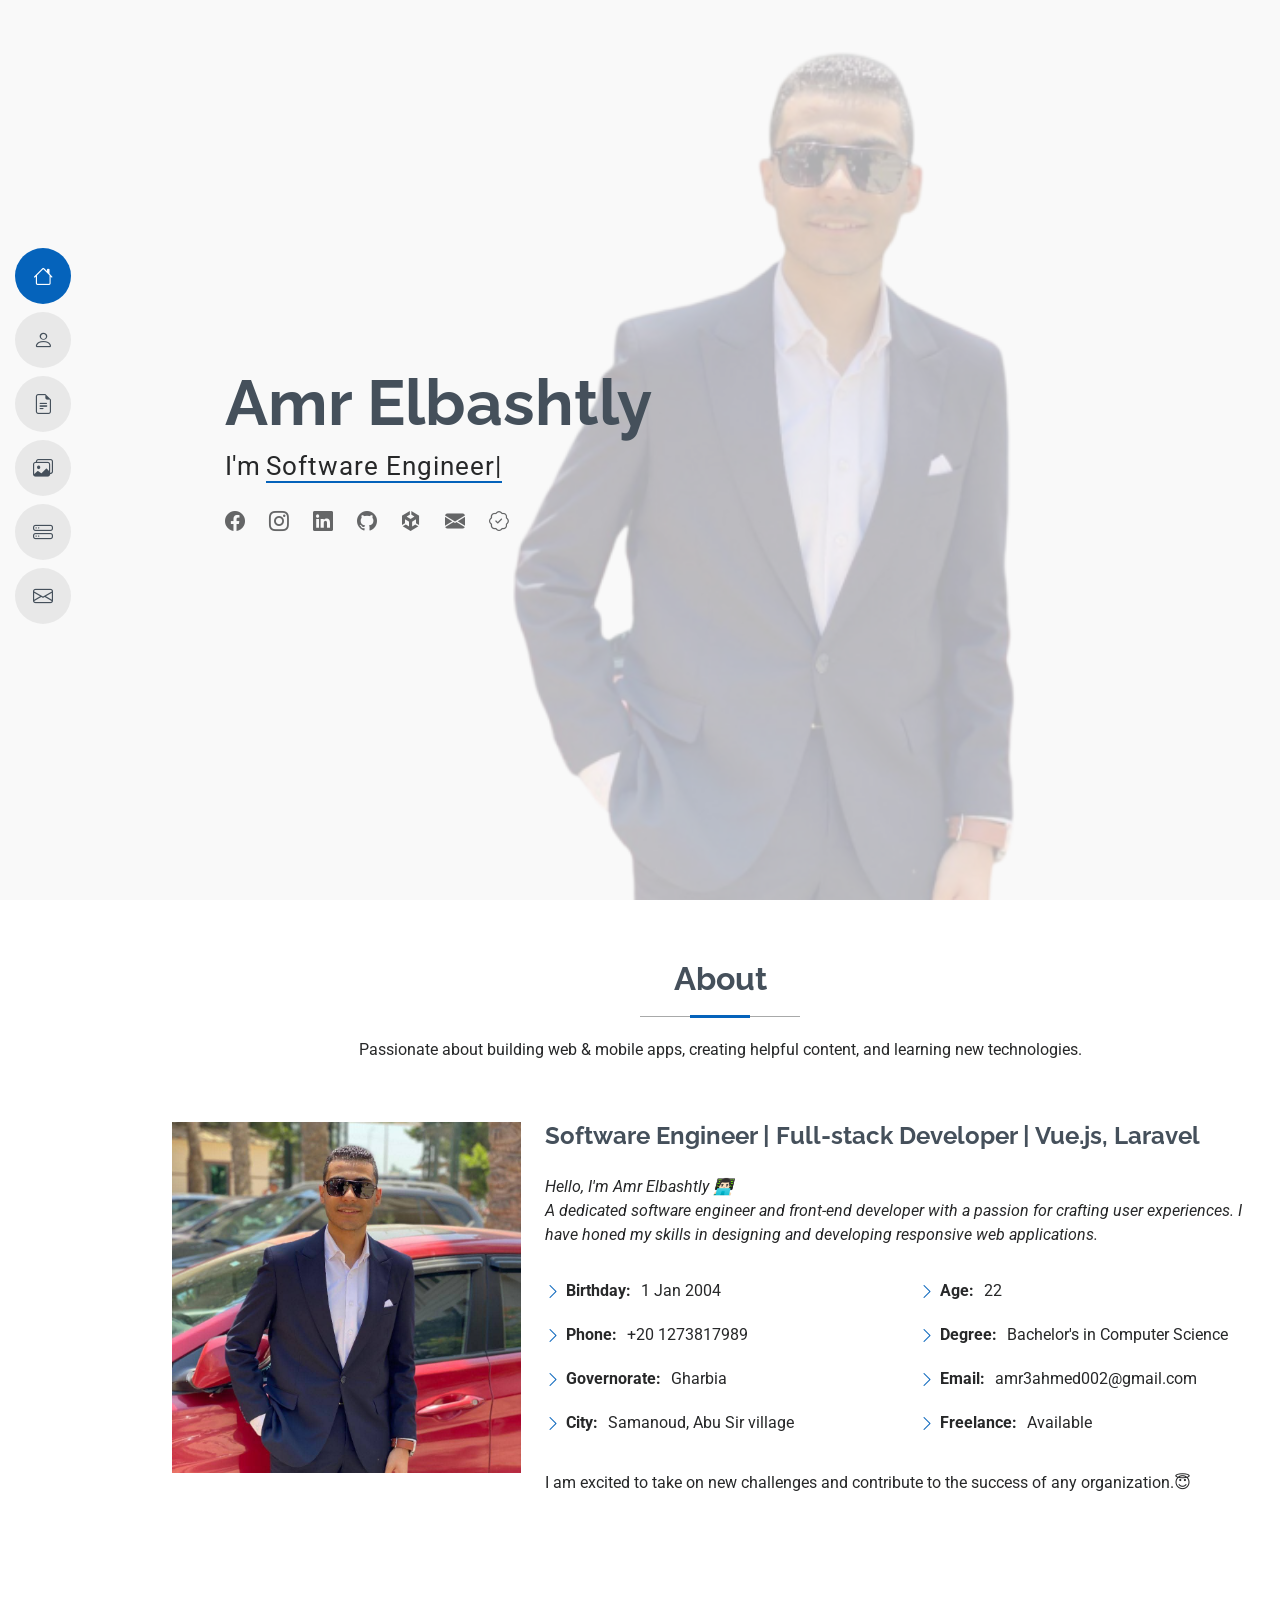
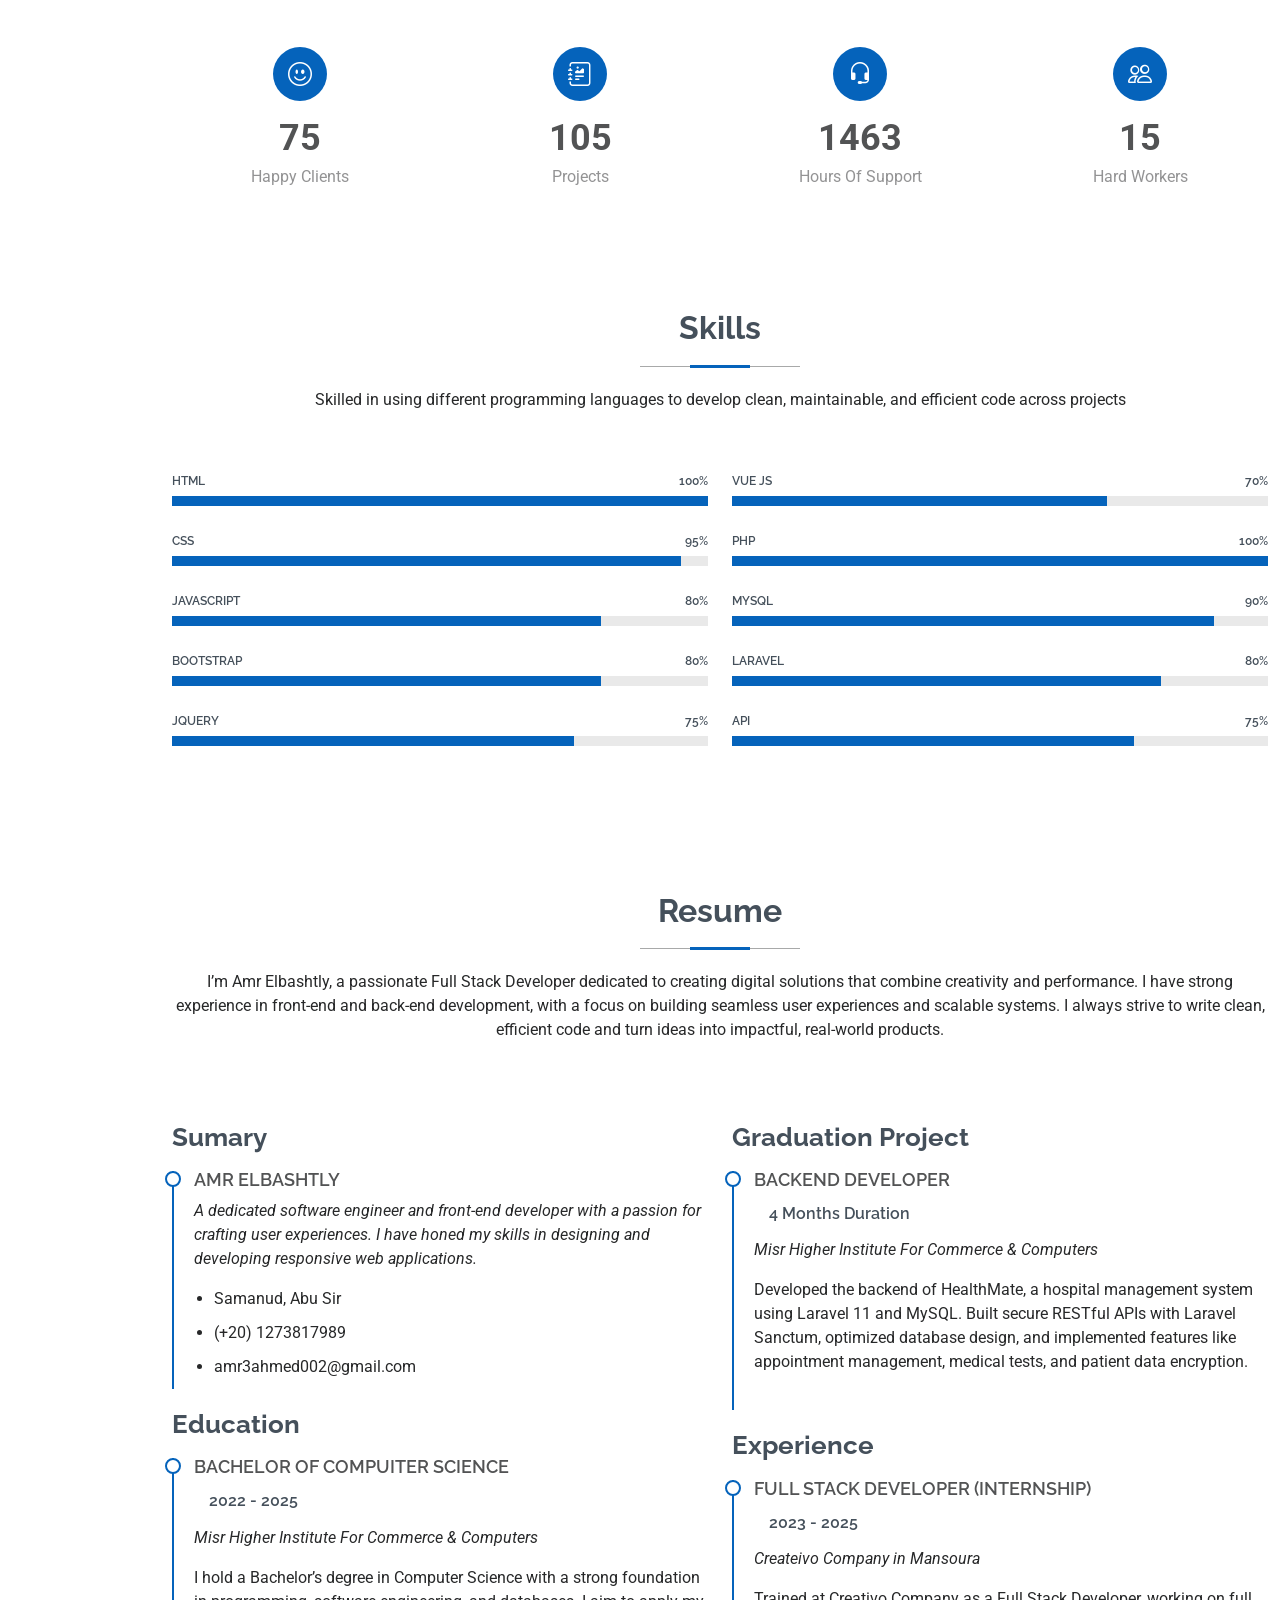
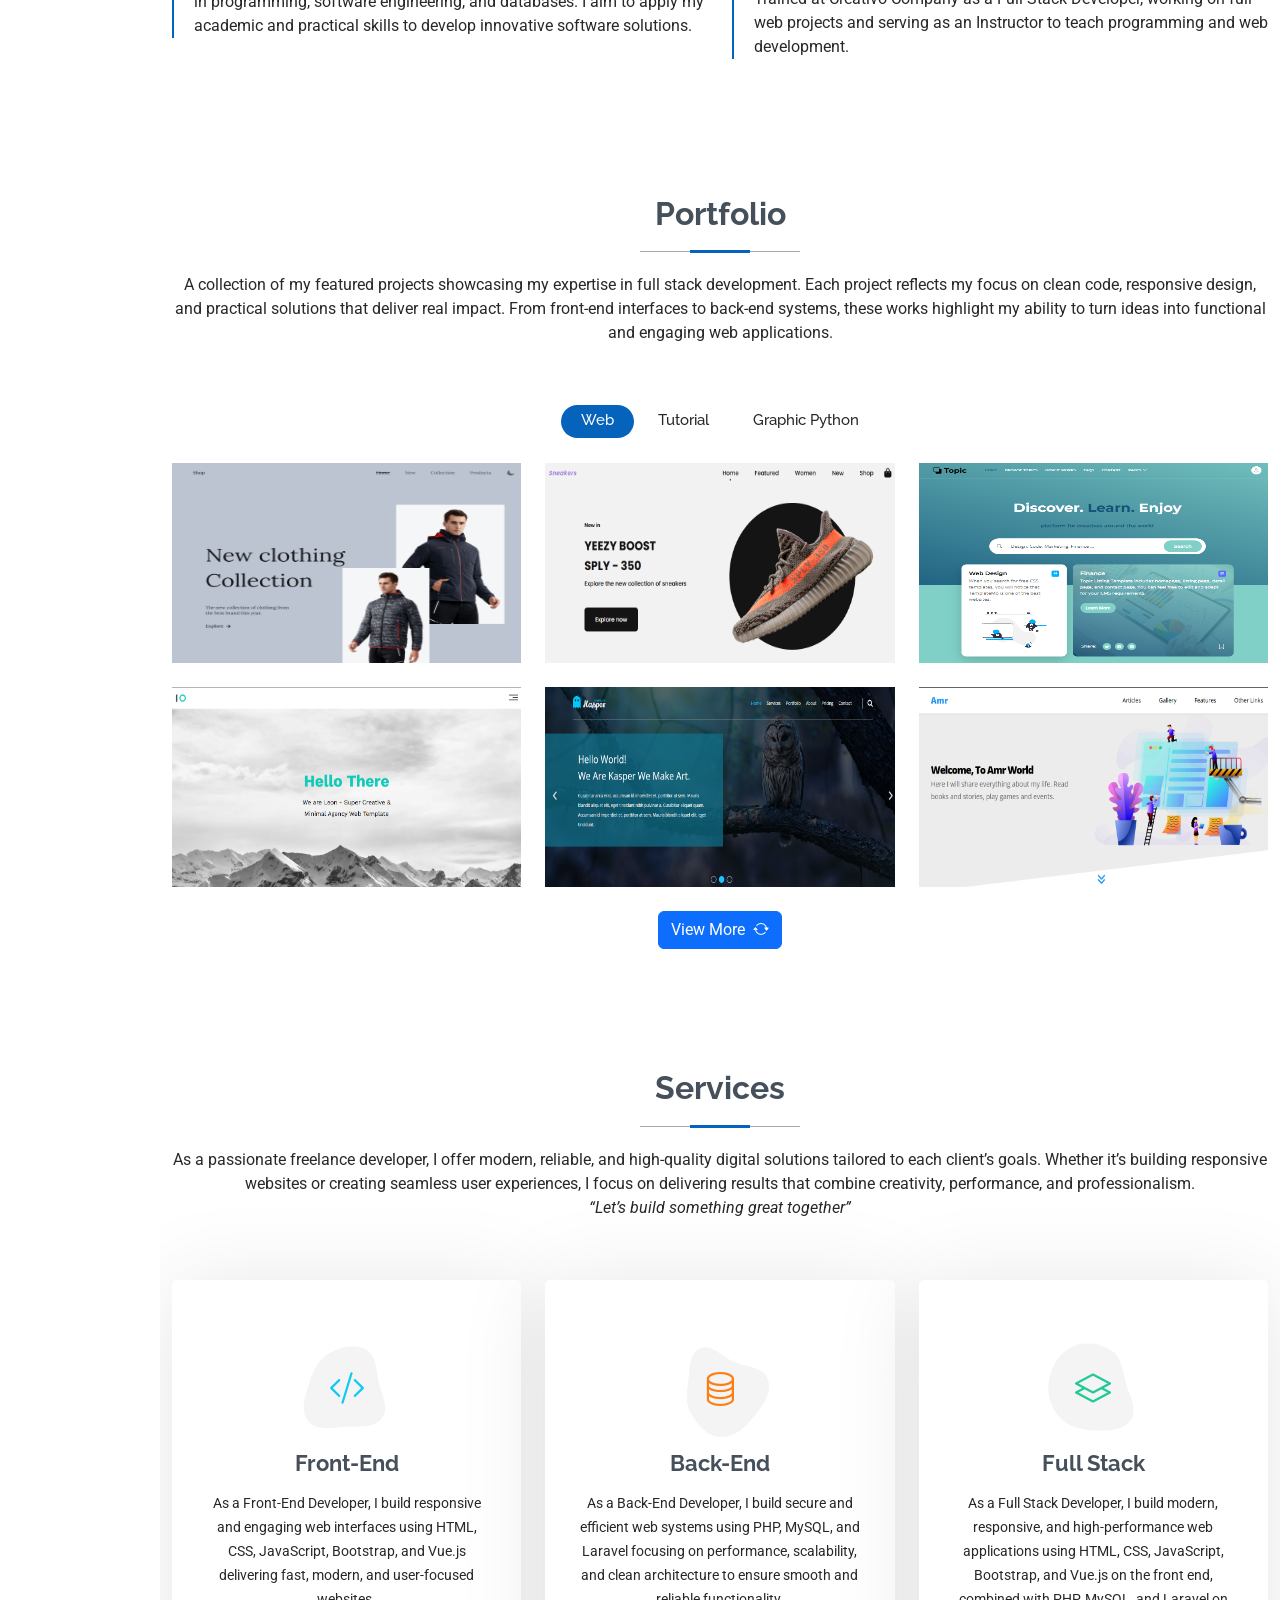
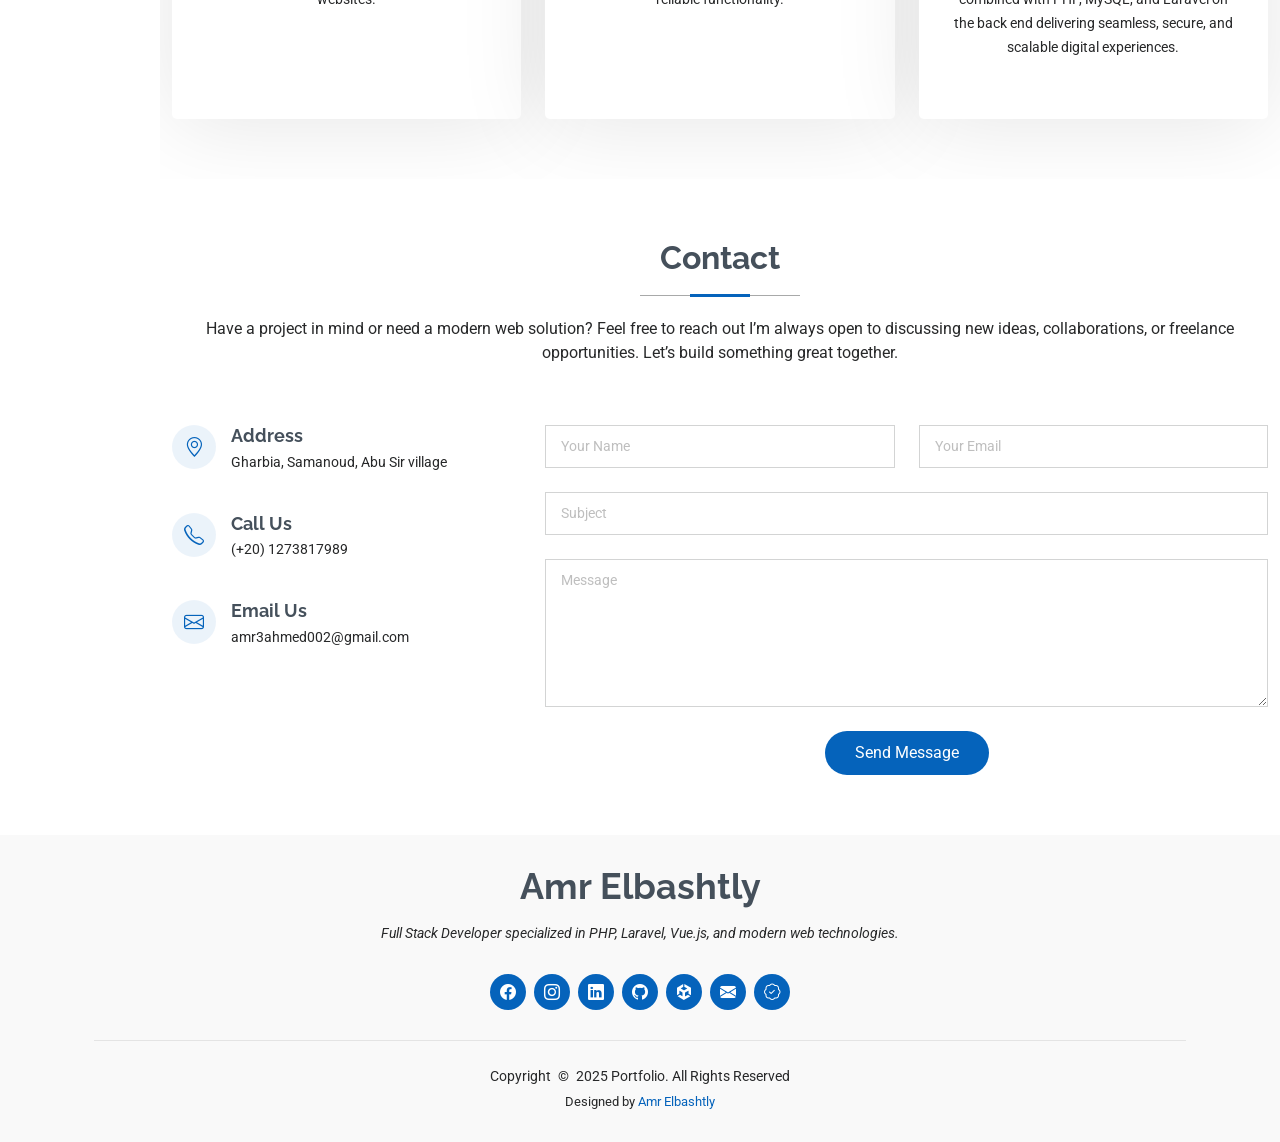
==== commit 0250a96f: "Upload File" ====
--- a/index.html
+++ b/index.html
@@ -120,11 +120,11 @@
                                 <ul>
                                     <li>
                                         <i class="bi bi-chevron-right"></i> <strong>Age:</strong>
-                                        <span>21</span>
+                                        <span id="age"></span>
                                     </li>
                                     <li>
                                         <i class="bi bi-chevron-right"></i> <strong>Degree:</strong>
-                                        <span>Bachelor's</span>
+                                        <span>Bachelor's in Computer Science</span>
                                     </li>
                                     <li>
                                         <i class="bi bi-chevron-right"></i> <strong>Email:</strong>
@@ -137,7 +137,7 @@
                                 </ul>
                             </div>
                         </div>
-                        <p class="py-3">
+                        <p class="py-3 size-small">
                             I am excited to take on new challenges and contribute to the success of any organization.😇
                         </p>
                     </div>
@@ -153,7 +153,7 @@
                     <div class="col-lg-3 col-md-6 d-flex flex-column align-items-center">
                         <i class="bi bi-emoji-smile"></i>
                         <div class="stats-item">
-                            <span data-purecounter-start="0" data-purecounter-end="150" data-purecounter-duration="1"
+                            <span data-purecounter-start="0" data-purecounter-end="75" data-purecounter-duration="1"
                                 class="purecounter"></span>
                             <p>Happy Clients</p>
                         </div>
@@ -162,7 +162,7 @@
                     <div class="col-lg-3 col-md-6 d-flex flex-column align-items-center">
                         <i class="bi bi-journal-richtext"></i>
                         <div class="stats-item">
-                            <span data-purecounter-start="0" data-purecounter-end="325" data-purecounter-duration="1"
+                            <span data-purecounter-start="0" data-purecounter-end="105" data-purecounter-duration="1"
                                 class="purecounter"></span>
                             <p>Projects</p>
                         </div>
--- a/assets/css/style.css
+++ b/assets/css/style.css
@@ -110,7 +110,6 @@
     .header {
         background-color: var(--background-color);
         border-right: 1px solid color-mix(in srgb, var(--default-color), transparent 90%);
-        width: 300px;
         left: -100%;
     }
 }
@@ -492,7 +491,11 @@
 
 @media (max-width: 431px) {
     .hero img {
-        right: -8rem;
+        right: -14rem;
+    }
+
+    .size-small {
+        font-size: 15px;
     }
 }
 
@@ -837,7 +840,8 @@
 
 .img-web,
 .img-tutorial,
-.img-python {
+.img-python,
+.img-cert {
     width: 100%;
     height: 200px;
 }
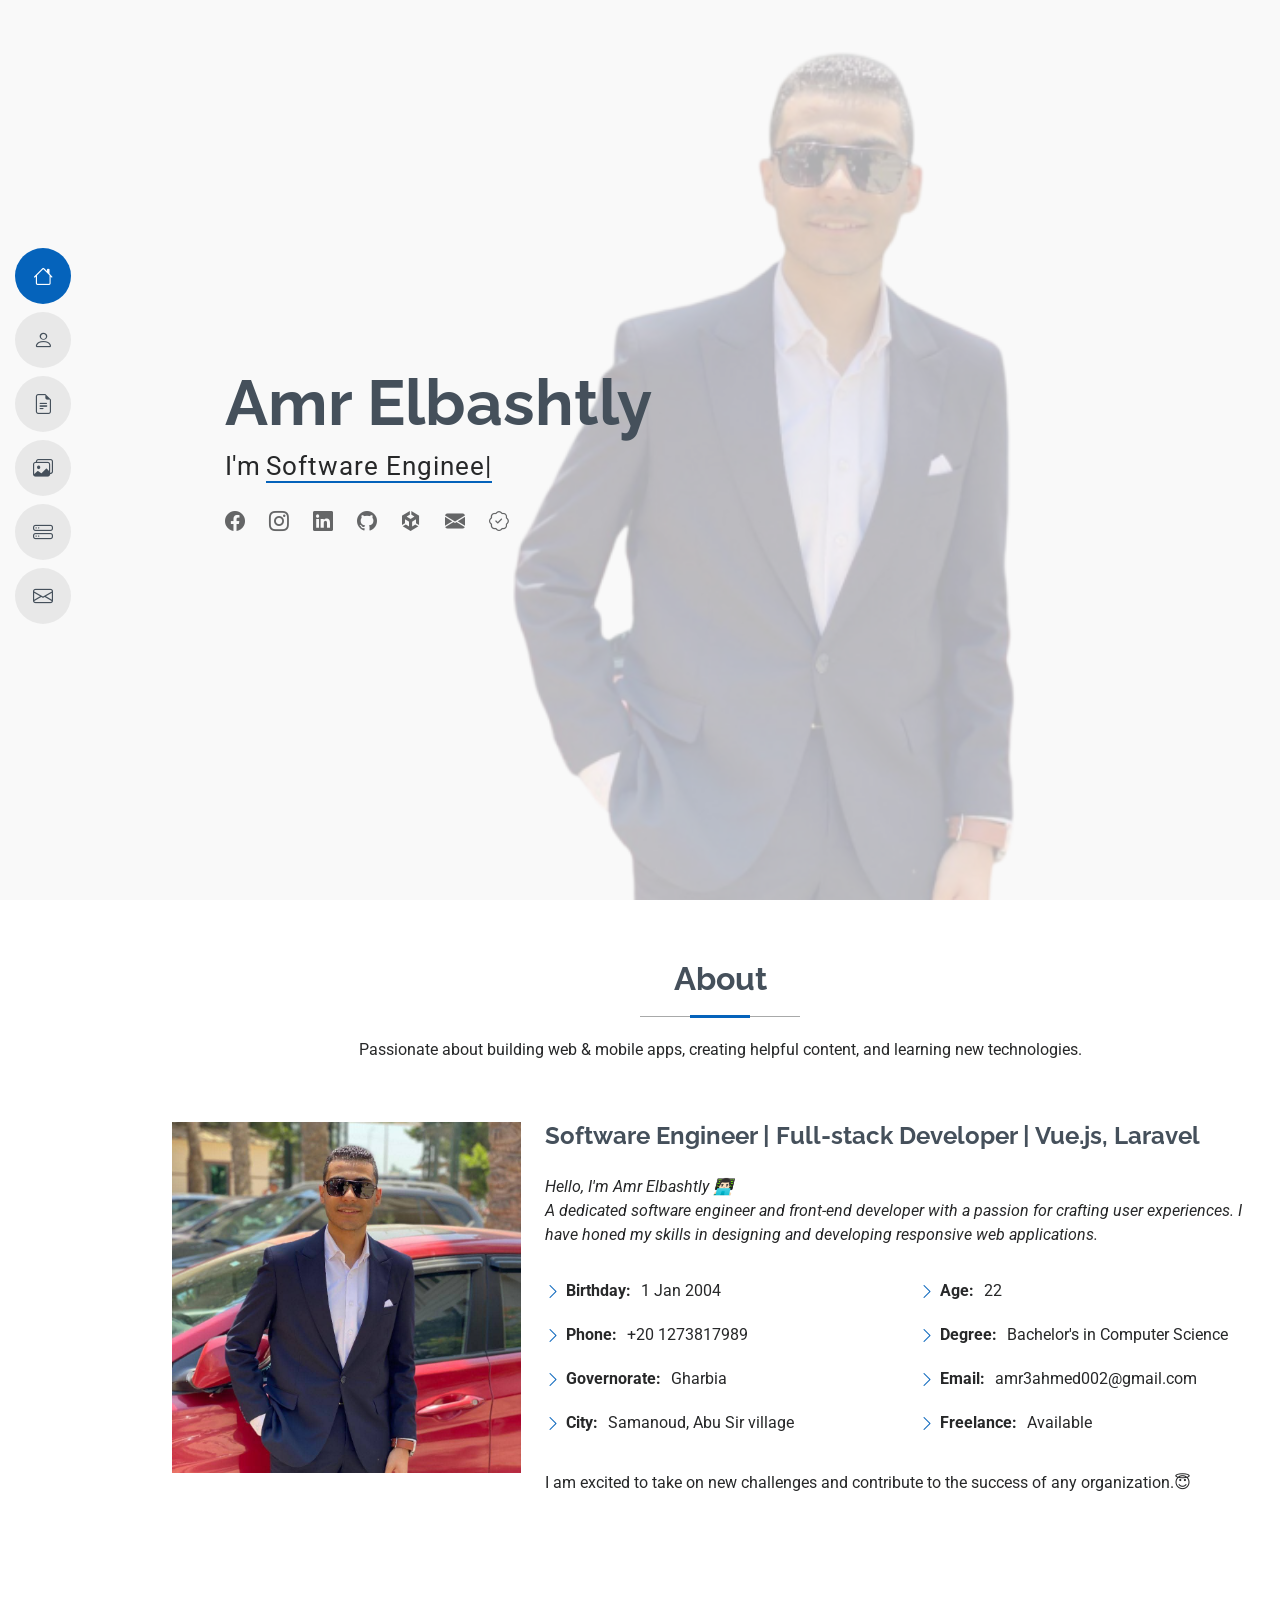
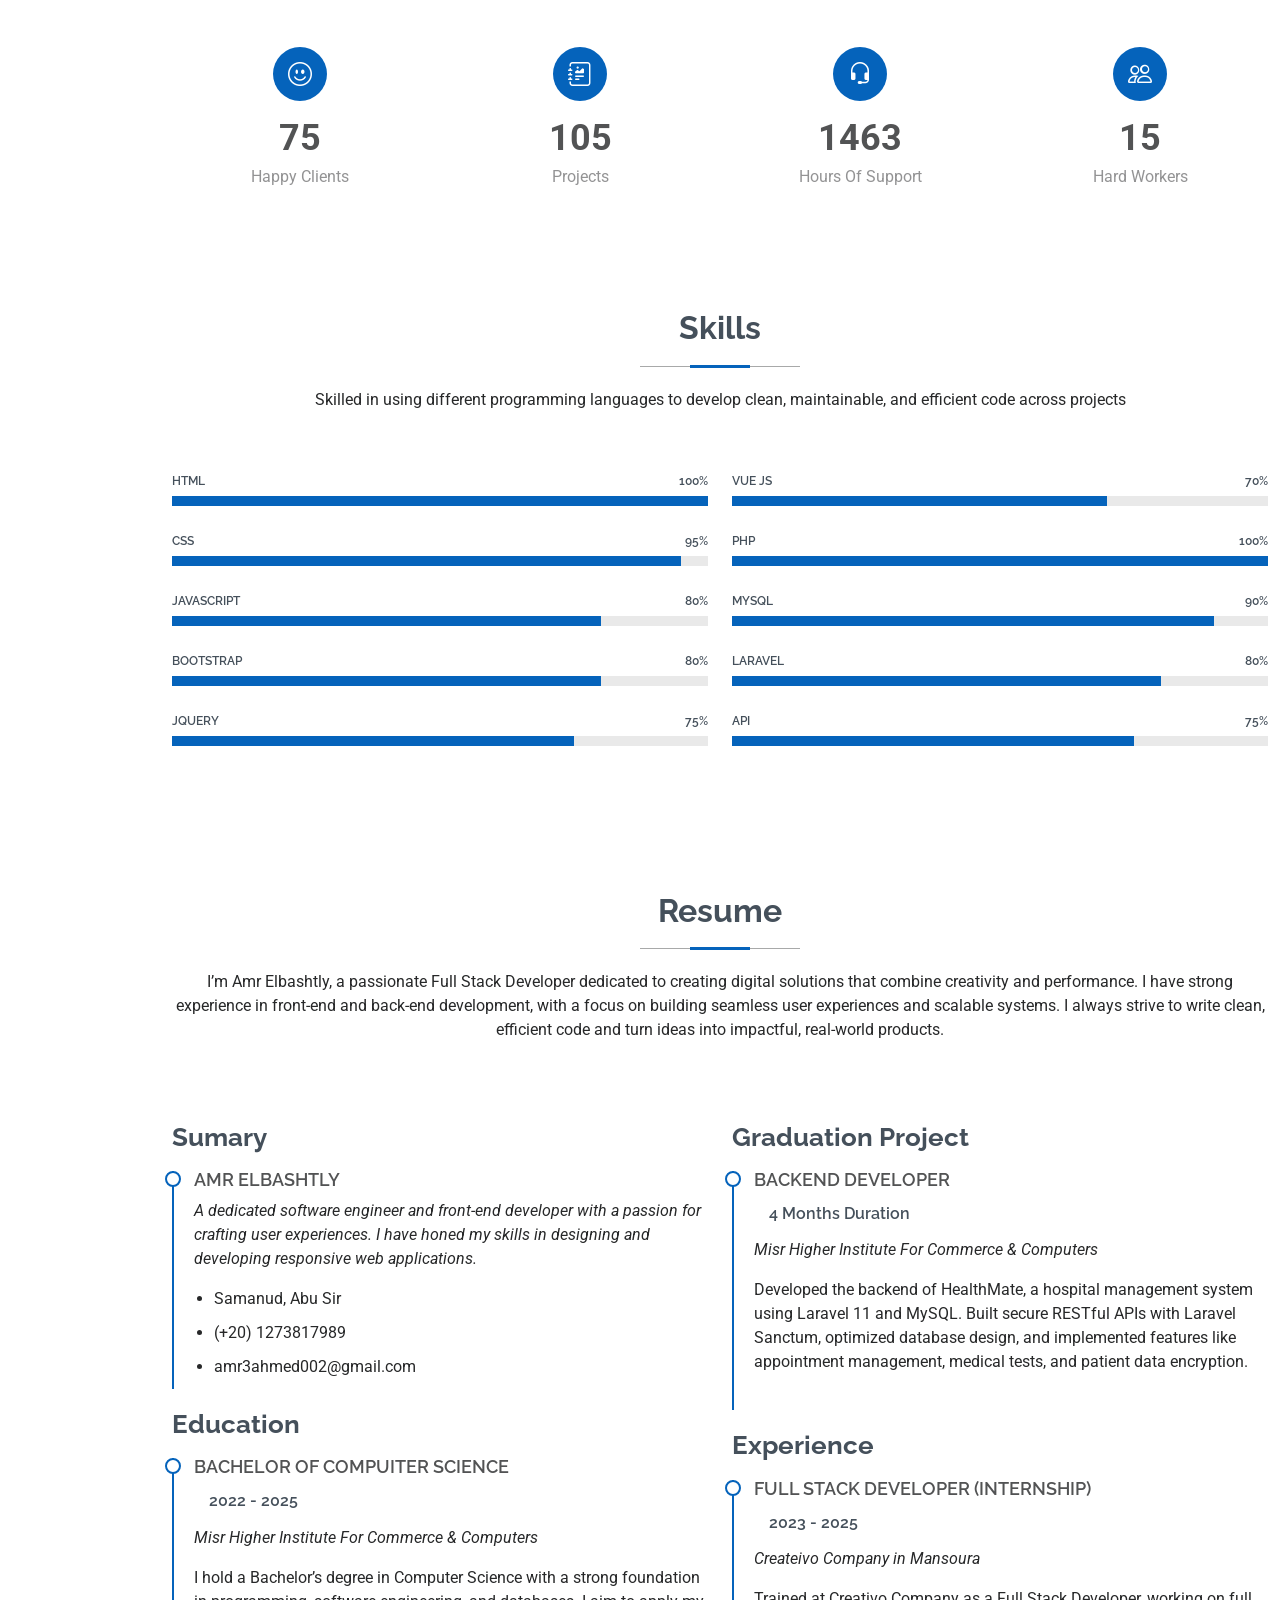
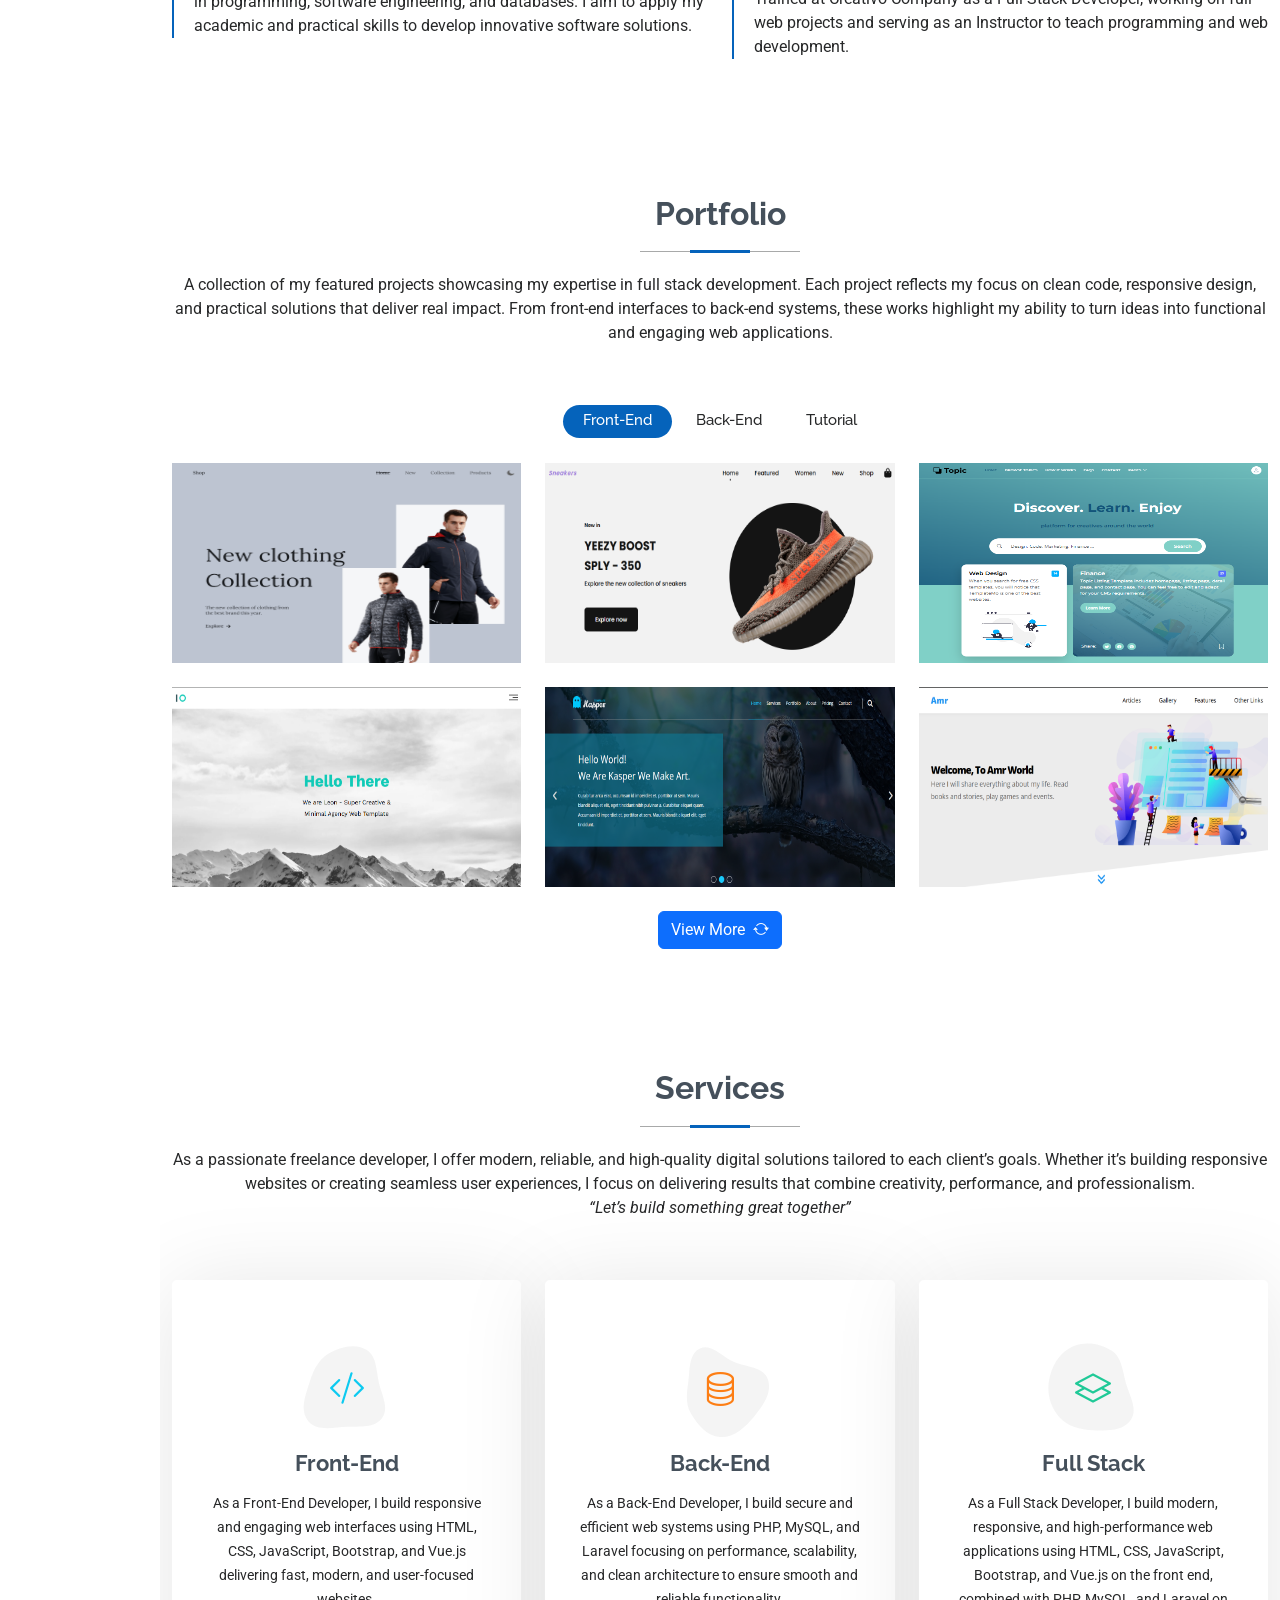
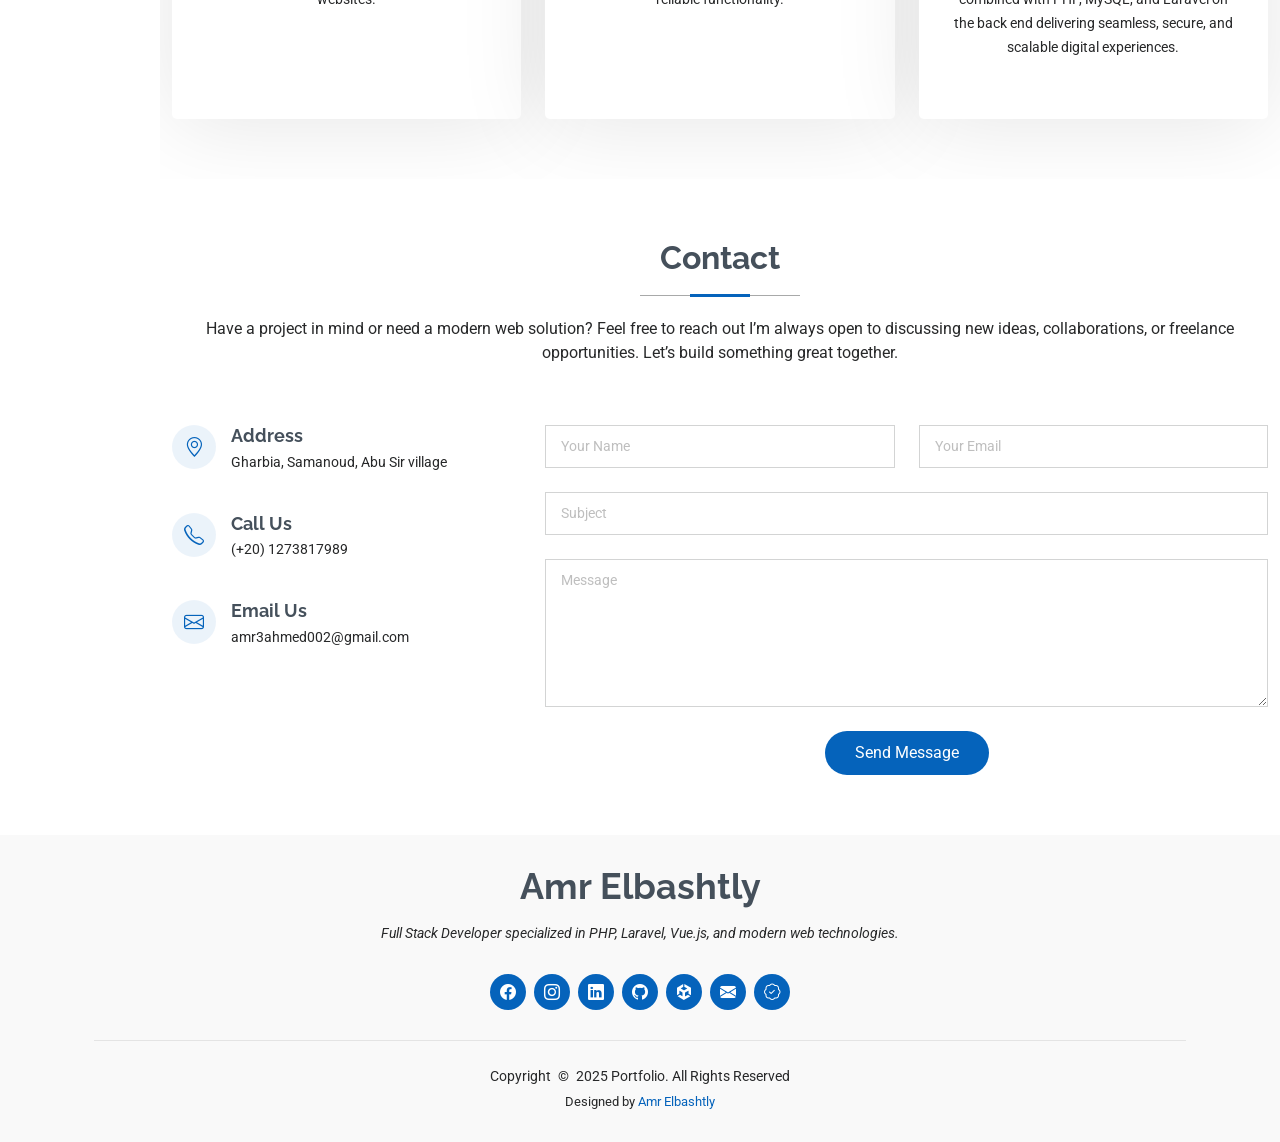
==== commit dc548dab: "Update Files" ====
--- a/index.html
+++ b/index.html
@@ -417,81 +417,122 @@
 
             <!-- Tab Nav -->
             <div class="container">
-                <div class="isotope-layout" data-default-filter=".filter-web" data-layout="masonry" data-sort="original-order">
+                <div class="isotope-layout" data-default-filter=".filter-front" data-layout="masonry" data-sort="original-order">
                     <ul class="portfolio-filters isotope-filters" data-aos="fade-up" data-aos-delay="100">
-                        <li data-filter=".filter-web" class="filter-active">Web</li>
+                        <li data-filter=".filter-front" class="filter-active">Front-End</li>
+                        <li data-filter=".filter-back">Back-End</li>
                         <li data-filter=".filter-tutorial">Tutorial</li>
-                        <li data-filter=".filter-python">Graphic Python</li>
                     </ul>
 
                     <div class="row gy-4 isotope-container" data-aos="fade-up" data-aos-delay="200">
-                        <!-- Start Web Content -->
+                        <!-- Start Front Content -->
                         <!-- Box 01 -->
-                        <div class="col-lg-4 col-md-6 portfolio-item isotope-item filter-web">
+                        <div class="col-lg-4 col-md-6 portfolio-item isotope-item filter-front">
                             <img src="assets/img/portfolio/Web/clothing-head.png" class="img-web" alt="E-Commerce Clothing">
                             <div class="portfolio-info">
                                 <h4>E-Commerce Clothing</h4>
                                 <p>Online Store for Fashion Trends</p>
                                 <a href="assets/img/portfolio/Web/clothing-head.png" title="E-Commerce Clothing" data-gallery="portfolio-gallery-web" class="glightbox preview-link"><i class="bi bi-zoom-in"></i></a>
                                 <a href="https://github.com/AmrAhmed111/Responsive-Clothing" title="More Details" class="details-link" target="_blank"><i class="bi bi-github"></i></a>
+                                <a href="https://amrahmed111.github.io/Responsive-Clothing/" title="Demo" class="demo-link" target="_blank"><i class="bi bi-eye"></i></a>
                             </div>
                         </div>
 
                         <!-- Box 02 -->
-                        <div class="col-lg-4 col-md-6 portfolio-item isotope-item filter-web">
+                        <div class="col-lg-4 col-md-6 portfolio-item isotope-item filter-front">
                             <img src="assets/img/portfolio/Web/Sneaker-head.png" class="img-web" alt="E-Commerce Sneakers">
                             <div class="portfolio-info">
                                 <h4>E-Commerce Sneakers</h4>
                                 <p>Online Store for Sneakers Trends</p>
                                 <a href="assets/img/portfolio/Web/Sneaker-head.png" title="E-Commerce Sneakers" data-gallery="portfolio-gallery-web" class="glightbox preview-link"><i class="bi bi-zoom-in"></i></a>
                                 <a href="https://github.com/AmrAhmed111/Responsive_Sneakers" title="More Details" class="details-link" target="_blank"><i class="bi bi-github"></i></a>
+                                <a href="https://amrahmed111.github.io/Responsive_Sneakers/" title="Demo" class="demo-link" target="_blank"><i class="bi bi-eye"></i></a>
                             </div>
                         </div>
 
                         <!-- Box 03 -->
-                        <div class="col-lg-4 col-md-6 portfolio-item isotope-item filter-web">
+                        <div class="col-lg-4 col-md-6 portfolio-item isotope-item filter-front">
                             <img src="assets/img/portfolio/Web/topic-listen-head.png" class="img-web" alt="Topic Listing">
                             <div class="portfolio-info">
                                 <h4>Topic Listing</h4>
                                 <p>Platform for creatives around the world</p>
                                 <a href="assets/img/portfolio/Web/topic-listen-head.png" title="Topic Listing" data-gallery="portfolio-gallery-web" class="glightbox preview-link"><i class="bi bi-zoom-in"></i></a>
                                 <a href="https://github.com/AmrAhmed111/Topic-Listing" title="More Details" class="details-link" target="_blank"><i class="bi bi-github"></i></a>
+                                <a href="https://amrahmed111.github.io/Topic-Listing/" title="Demo" class="demo-link" target="_blank"><i class="bi bi-eye"></i></a>
                             </div>
                         </div>
 
                         <!-- Box 04 -->
-                        <div class="col-lg-4 col-md-6 portfolio-item isotope-item filter-web">
+                        <div class="col-lg-4 col-md-6 portfolio-item isotope-item filter-front">
                             <img src="assets/img/portfolio/Web/Template-1.png" class="img-web" alt="Template One">
                             <div class="portfolio-info">
                                 <h4>Template One</h4>
                                 <p>We are Leon - Super Creative & Minimal Agency Web Template</p>
                                 <a href="assets/img/portfolio/Web/Template-1.png" title="Template One" data-gallery="portfolio-gallery-web" class="glightbox preview-link"><i class="bi bi-zoom-in"></i></a>
                                 <a href="https://github.com/AmrAhmed111/HTML_And_CSS_Template_One" title="More Details" class="details-link" target="_blank"><i class="bi bi-github"></i></a>
+                                <a href="https://amrahmed111.github.io/HTML_And_CSS_Template_One/" title="Demo" class="demo-link" target="_blank"><i class="bi bi-eye"></i></a>
                             </div>
                         </div>
 
                         <!-- Box 05 -->
-                        <div class="col-lg-4 col-md-6 portfolio-item isotope-item filter-web">
+                        <div class="col-lg-4 col-md-6 portfolio-item isotope-item filter-front">
                             <img src="assets/img/portfolio/Web/Template-2.png" class="img-web" alt="Template Two">
                             <div class="portfolio-info">
                                 <h4>Template Two</h4>
                                 <p>We Are Kasper We Make Art</p>
                                 <a href="assets/img/portfolio/Web/Template-2.png" title="Template Two" data-gallery="portfolio-gallery-web" class="glightbox preview-link"><i class="bi bi-zoom-in"></i></a>
                                 <a href="https://github.com/AmrAhmed111/HTML_And_CSS_Template_Two" title="More Details" class="details-link" target="_blank"><i class="bi bi-github"></i></a>
+                                <a href="https://amrahmed111.github.io/HTML_And_CSS_Template_Two/" title="Demo" class="demo-link" target="_blank"><i class="bi bi-eye"></i></a>
                             </div>
                         </div>
 
                         <!-- Box 06 -->
-                        <div class="col-lg-4 col-md-6 portfolio-item isotope-item filter-web">
+                        <div class="col-lg-4 col-md-6 portfolio-item isotope-item filter-front">
                             <img src="assets/img/portfolio/Web/Template-3.png" class="img-web" alt="Template Three">
                             <div class="portfolio-info">
                                 <h4>Template Three</h4>
                                 <p>Here I will share everything about my life. Read books and stories, play games and events.</p>
                                 <a href="assets/img/portfolio/Web/Template-3.png" title="Template Three" data-gallery="portfolio-gallery-web" class="glightbox preview-link"><i class="bi bi-zoom-in"></i></a>
                                 <a href="https://github.com/AmrAhmed111/HTML_And_CSS_Template_Three" title="More Details" class="details-link" target="_blank"><i class="bi bi-github"></i></a>
-                            </div>
-                        </div>
-                        <!-- End Web Content -->
+                                <a href="https://amrahmed111.github.io/HTML_And_CSS_Template_Three/" title="Demo" class="demo-link" target="_blank"><i class="bi bi-eye"></i></a>
+                            </div>
+                        </div>
+                        <!-- End Front Content -->
+
+                        <!-- Start Back Content -->
+                        <!-- Box 01 -->
+                        <div class="col-lg-4 col-md-6 portfolio-item isotope-item filter-back">
+                            <img src="assets/img/portfolio/Web/cart-dashboard.png" class="img-web" alt="E-commerce">
+                            <div class="portfolio-info">
+                                <h4>E-commerce</h4>
+                                <p>A full PHP & AJAX e-commerce system <br> with frontend shop and admin dashboard.</p>
+                                <a href="assets/img/portfolio/Web/cart-dashboard.png" title="E-commerce Platform" data-gallery="portfolio-gallery-web" class="glightbox preview-link"><i class="bi bi-zoom-in"></i></a>
+                                <a href="https://github.com/AmrAhmed111/E-Commerce" title="More Details" class="details-link" target="_blank"><i class="bi bi-github"></i></a>
+                            </div>
+                        </div>
+
+                        <!-- Box 02 -->
+                        <div class="col-lg-4 col-md-6 portfolio-item isotope-item filter-back">
+                            <img src="assets/img/portfolio/Web/APIS-Graduation.jpg" class="img-web" alt="APIs Graduation">
+                            <div class="portfolio-info">
+                                <h4>APIs Graduation</h4>
+                                <p>HealthMate – Hospital Management System (Back-End)</p>
+                                <a href="assets/img/portfolio/Web/APIS-Graduation.jpg" title="APIs Graduation" data-gallery="portfolio-gallery-web" class="glightbox preview-link"><i class="bi bi-zoom-in"></i></a>
+                                <a href="https://github.com/AmrAhmed111/APIs-Graduation" title="More Details" class="details-link" target="_blank"><i class="bi bi-github"></i></a>
+                            </div>
+                        </div>
+
+                        <!-- Box 03 -->
+                        <div class="col-lg-4 col-md-6 portfolio-item isotope-item filter-back">
+                            <img src="assets/img/portfolio/Web/MGT-APP.png" class="img-web" alt="MGT-APP">
+                            <div class="portfolio-info">
+                                <h4>MGT-APP</h4>
+                                <p>Laravel 12 + Filament 4 management system with auth, roles, and a polished admin panel.</p>
+                                <a href="assets/img/portfolio/Web/MGT-APP.png" title="MGT-APP" data-gallery="portfolio-gallery-web" class="glightbox preview-link"><i class="bi bi-zoom-in"></i></a>
+                                <a href="https://github.com/AmrAhmed111/MGT-APP" title="More Details" class="details-link" target="_blank"><i class="bi bi-github"></i></a>
+                            </div>
+                        </div>
+                        <!-- End Back Content -->
 
                         <!-- Start Toutrial Content -->
                         <!-- Box 01 -->
@@ -502,6 +543,7 @@
                                 <p>Product managment system</p>
                                 <a href="assets/img/portfolio/Tutorial/CRUD.png" title="CRUDS" data-gallery="portfolio-gallery-tutorial" class="glightbox preview-link"><i class="bi bi-zoom-in"></i></a>
                                 <a href="https://github.com/AmrAhmed111/CRUDS" title="More Details" class="details-link" target="_blank"><i class="bi bi-github"></i></a>
+                                <a href="https://amrahmed111.github.io/CRUDS/" title="Demo" class="demo-link" target="_blank"><i class="bi bi-eye"></i></a>
                             </div>
                         </div>
 
@@ -513,6 +555,7 @@
                                 <p>Count Down Timer</p>
                                 <a href="assets/img/portfolio/Tutorial/Countdown-timer.png" title="Count Down Timer" data-gallery="portfolio-gallery-tutorial" class="glightbox preview-link"><i class="bi bi-zoom-in"></i></a>
                                 <a href="https://github.com/AmrAhmed111/Countdown-Time" title="More Details" class="details-link" target="_blank"><i class="bi bi-github"></i></a>
+                                <a href="https://amrahmed111.github.io/Countdown-Time/" title="Demo" class="demo-link" target="_blank"><i class="bi bi-eye"></i></a>
                             </div>
                         </div>
 
@@ -524,6 +567,7 @@
                                 <p>Weather</p>
                                 <a href="assets/img/portfolio/Tutorial/Weather.png" title="Weather" data-gallery="portfolio-gallery-tutorial" class="glightbox preview-link"><i class="bi bi-zoom-in"></i></a>
                                 <a href="https://github.com/AmrAhmed111/Weather" title="More Details" class="details-link" target="_blank"><i class="bi bi-github"></i></a>
+                                <a href="https://amrahmed111.github.io/Weather/" title="Demo" class="demo-link" target="_blank"><i class="bi bi-eye"></i></a>
                             </div>
                         </div>
 
@@ -535,6 +579,7 @@
                                 <p>Calculator</p>
                                 <a href="assets/img/portfolio/Tutorial/Calculator.png" title="Calculator" data-gallery="portfolio-gallery-tutorial" class="glightbox preview-link"><i class="bi bi-zoom-in"></i></a>
                                 <a href="https://github.com/AmrAhmed111/Calculator" title="More Details" class="details-link" target="_blank"><i class="bi bi-github"></i></a>
+                                <a href="https://amrahmed111.github.io/Calculator/" title="Demo" class="demo-link" target="_blank"><i class="bi bi-eye"></i></a>
                             </div>
                         </div>
 
@@ -546,6 +591,7 @@
                                 <p>BMI-Calculator</p>
                                 <a href="assets/img/portfolio/Tutorial/BMI-Calculator.png" title="BMI-Calculator" data-gallery="portfolio-gallery-tutorial" class="glightbox preview-link"><i class="bi bi-zoom-in"></i></a>
                                 <a href="https://github.com/AmrAhmed111/BMI-Calculator" title="More Details" class="details-link" target="https://github.com/AmrAhmed111/BMI-Calculator"><i class="bi bi-github"></i></a>
+                                <a href="https://amrahmed111.github.io/BMI-Calculator/" title="Demo" class="demo-link" target="_blank"><i class="bi bi-eye"></i></a>
                             </div>
                         </div>
 
@@ -557,33 +603,10 @@
                                 <p>Quote Generate</p>
                                 <a href="assets/img/portfolio/Tutorial/Quote-Generate.png" title="Quote Generate" data-gallery="portfolio-gallery-tutorial" class="glightbox preview-link"><i class="bi bi-zoom-in"></i></a>
                                 <a href="https://github.com/AmrAhmed111/Quote-Generate" title="More Details" class="details-link" target="_blank"><i class="bi bi-github"></i></a>
+                                <a href="https://amrahmed111.github.io/Quote-Generate/" title="Demo" class="demo-link" target="_blank"><i class="bi bi-eye"></i></a>
                             </div>
                         </div>
                         <!-- End Toutrial Content -->
-
-                        <!-- Start Graphic Python Content -->
-                        <!-- Box 01 -->
-                        <div class="col-lg-4 col-md-6 portfolio-item isotope-item filter-python">
-                            <img src="assets/img/portfolio/Graphic-python/Palestine.png" class="img-python" alt="Palestine Flags">
-                            <div class="portfolio-info">
-                                <h4>Palestine Flags</h4>
-                                <p>Palestine Flags</p>
-                                <a href="assets/img/portfolio/Graphic-python/Palestine.png" title="Palestine Flags" data-gallery="portfolio-gallery-tutorial" class="glightbox preview-link"><i class="bi bi-zoom-in"></i></a>
-                                <a href="https://github.com/AmrAhmed111/Graphic-Python" title="More Details" class="details-link" target="_blank"><i class="bi bi-github"></i></a>
-                            </div>
-                        </div>
-
-                        <!-- Box 02 -->
-                        <div class="col-lg-4 col-md-6 portfolio-item isotope-item filter-python">
-                            <img src="assets/img/portfolio/Graphic-python/Tree.png" class="img-python" alt="Tree">
-                            <div class="portfolio-info">
-                                <h4>Tree</h4>
-                                <p>Tree</p>
-                                <a href="assets/img/portfolio/Graphic-python/Tree.png" title="Tree" data-gallery="portfolio-gallery-tutorial" class="glightbox preview-link"><i class="bi bi-zoom-in"></i></a>
-                                <a href="https://github.com/AmrAhmed111/Graphic-Python" title="More Details" class="details-link" target="_blank"><i class="bi bi-github"></i></a>
-                            </div>
-                        </div>
-                        <!-- Start Graphic Python Content -->
                     </div>
                 </div>
                 <!-- End Portfolio Container -->
--- a/assets/css/style.css
+++ b/assets/css/style.css
@@ -808,14 +808,14 @@
 .portfolio .portfolio-item .portfolio-info p {
     color: color-mix(in srgb, var(--default-color), transparent 30%);
     font-size: 14px;
-    margin-bottom: 0;
+    margin-bottom: 8px;
     padding-right: 50px;
 }
 
 .portfolio .portfolio-item .portfolio-info .preview-link,
-.portfolio .portfolio-item .portfolio-info .details-link {
-    position: absolute;
-    right: 50px;
+.portfolio .portfolio-item .portfolio-info .details-link,
+.portfolio .portfolio-item .portfolio-info .demo-link {
+    padding-left: 5px;
     font-size: 24px;
     top: calc(50% - 14px);
     color: color-mix(in srgb, var(--default-color), transparent 30%);
@@ -824,7 +824,8 @@
 }
 
 .portfolio .portfolio-item .portfolio-info .preview-link:hover,
-.portfolio .portfolio-item .portfolio-info .details-link:hover {
+.portfolio .portfolio-item .portfolio-info .details-link:hover,
+.portfolio .portfolio-item .portfolio-info .demo-link:hover {
     color: var(--accent-color);
 }
 
